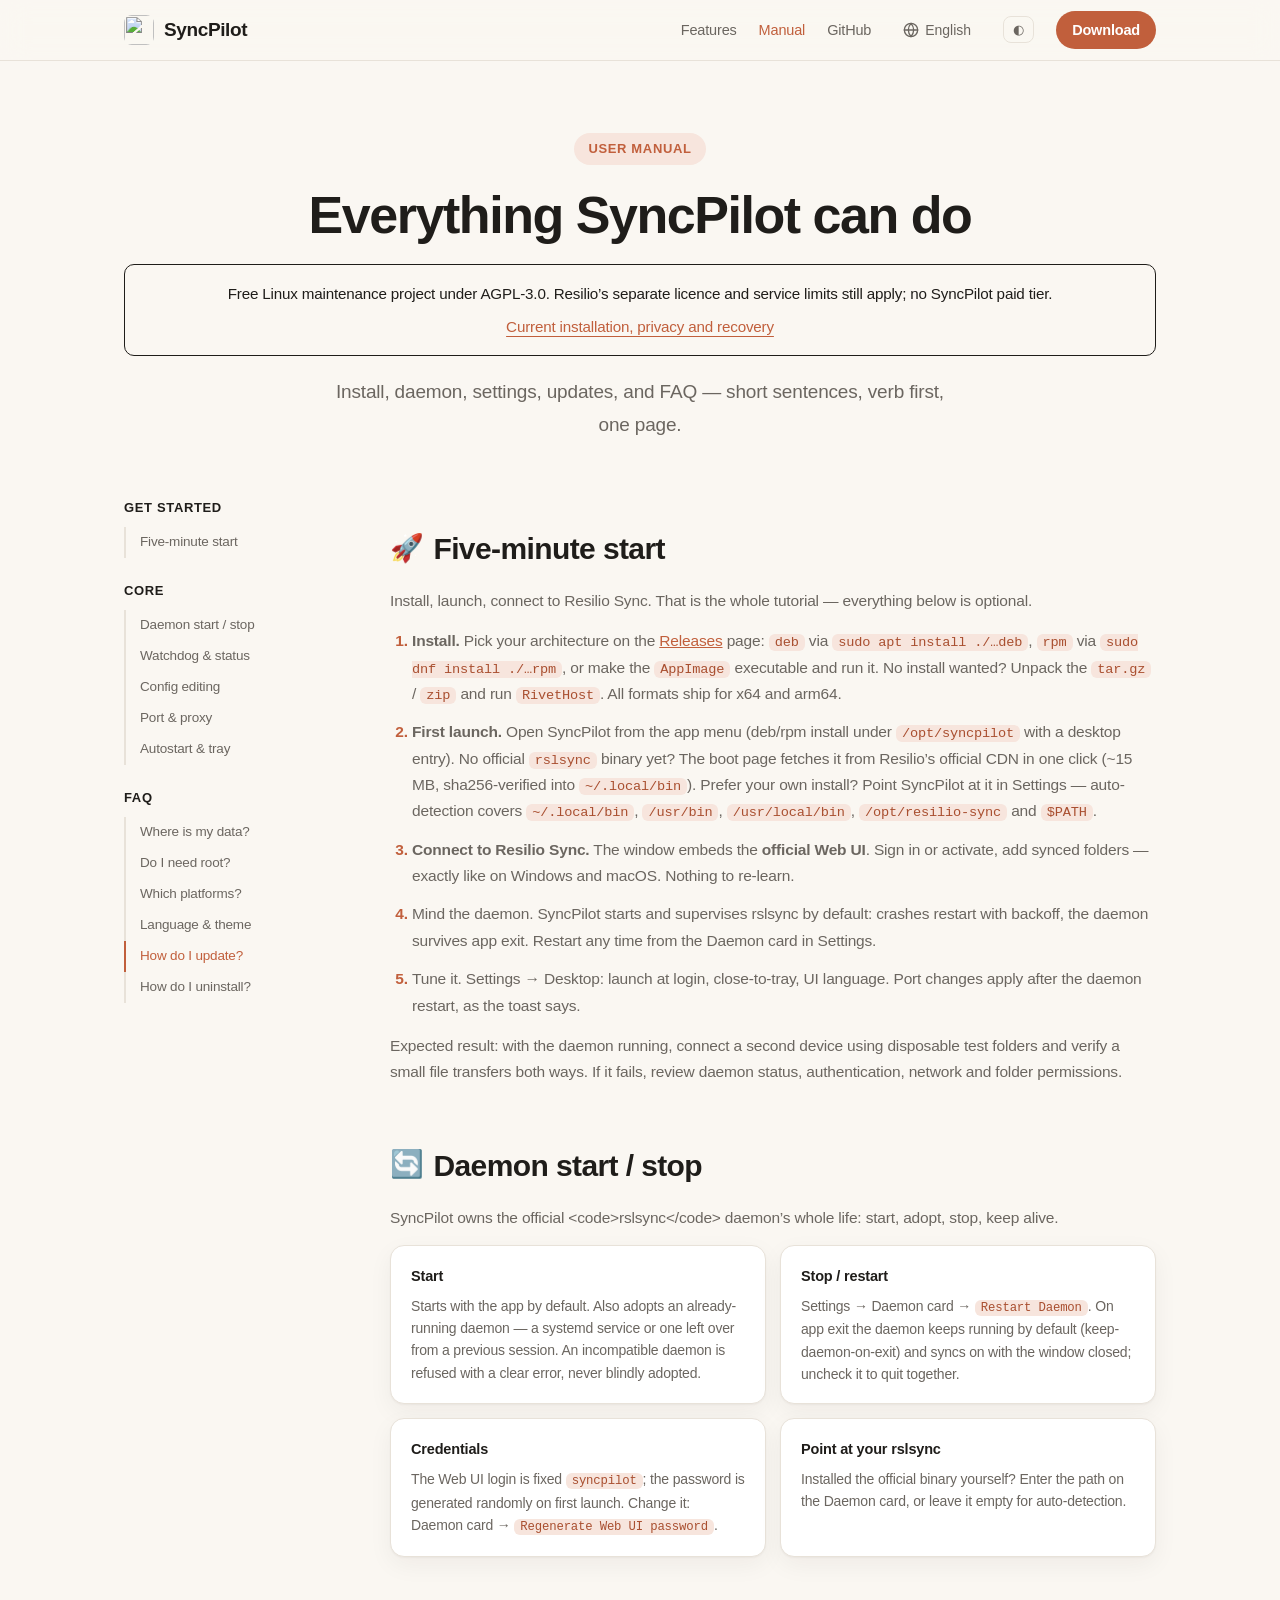
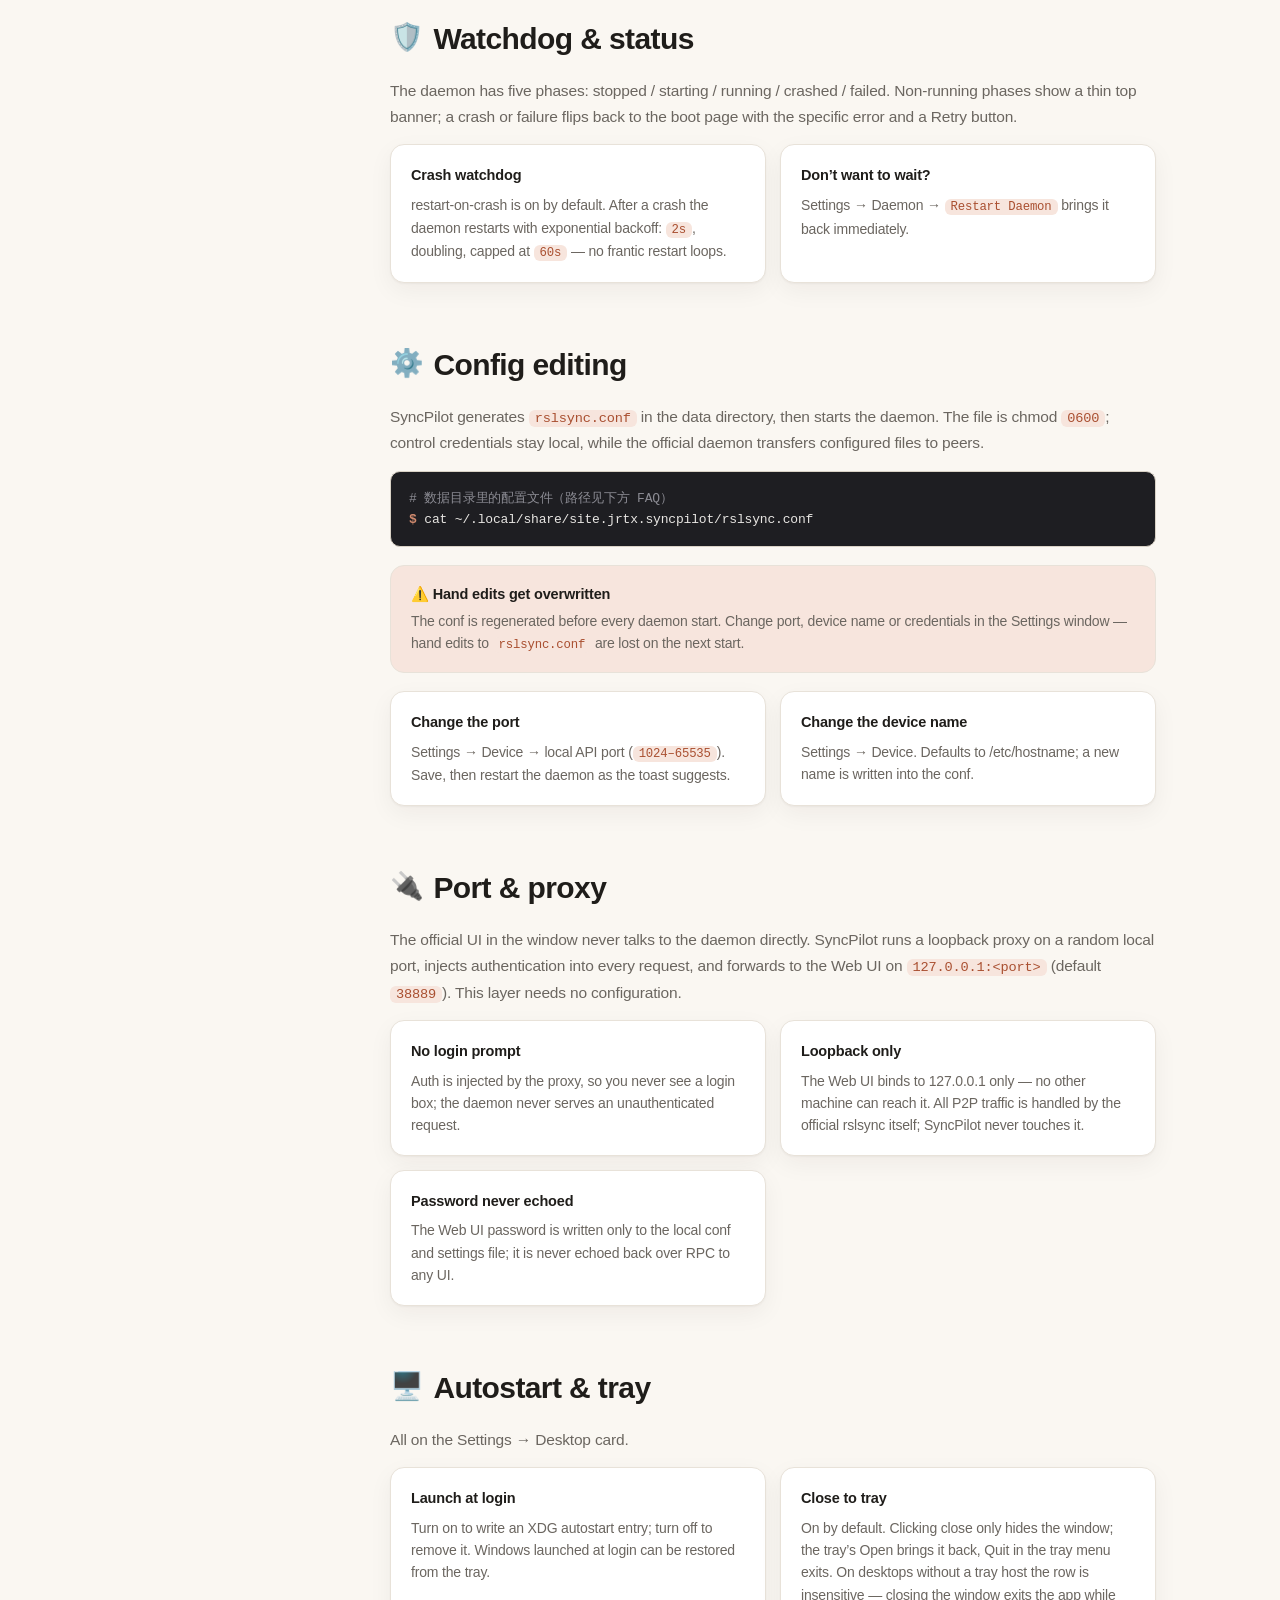
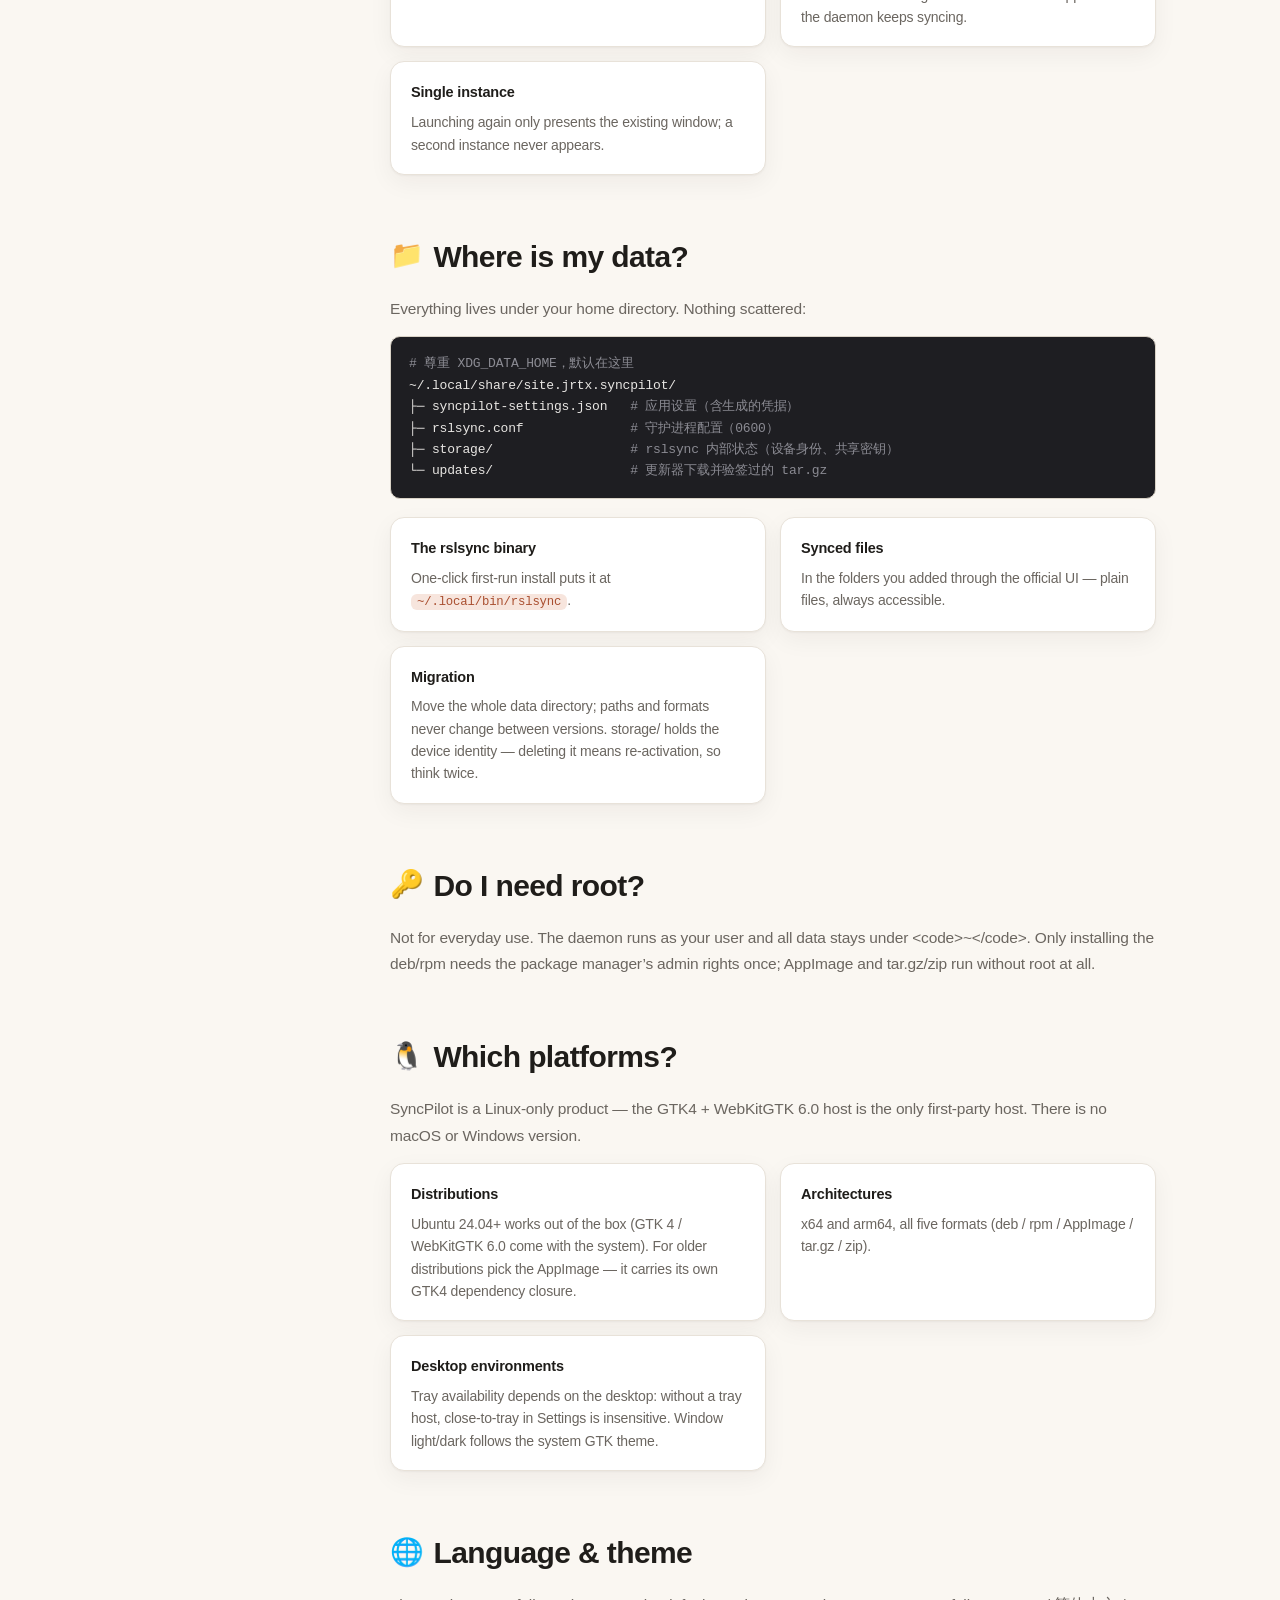
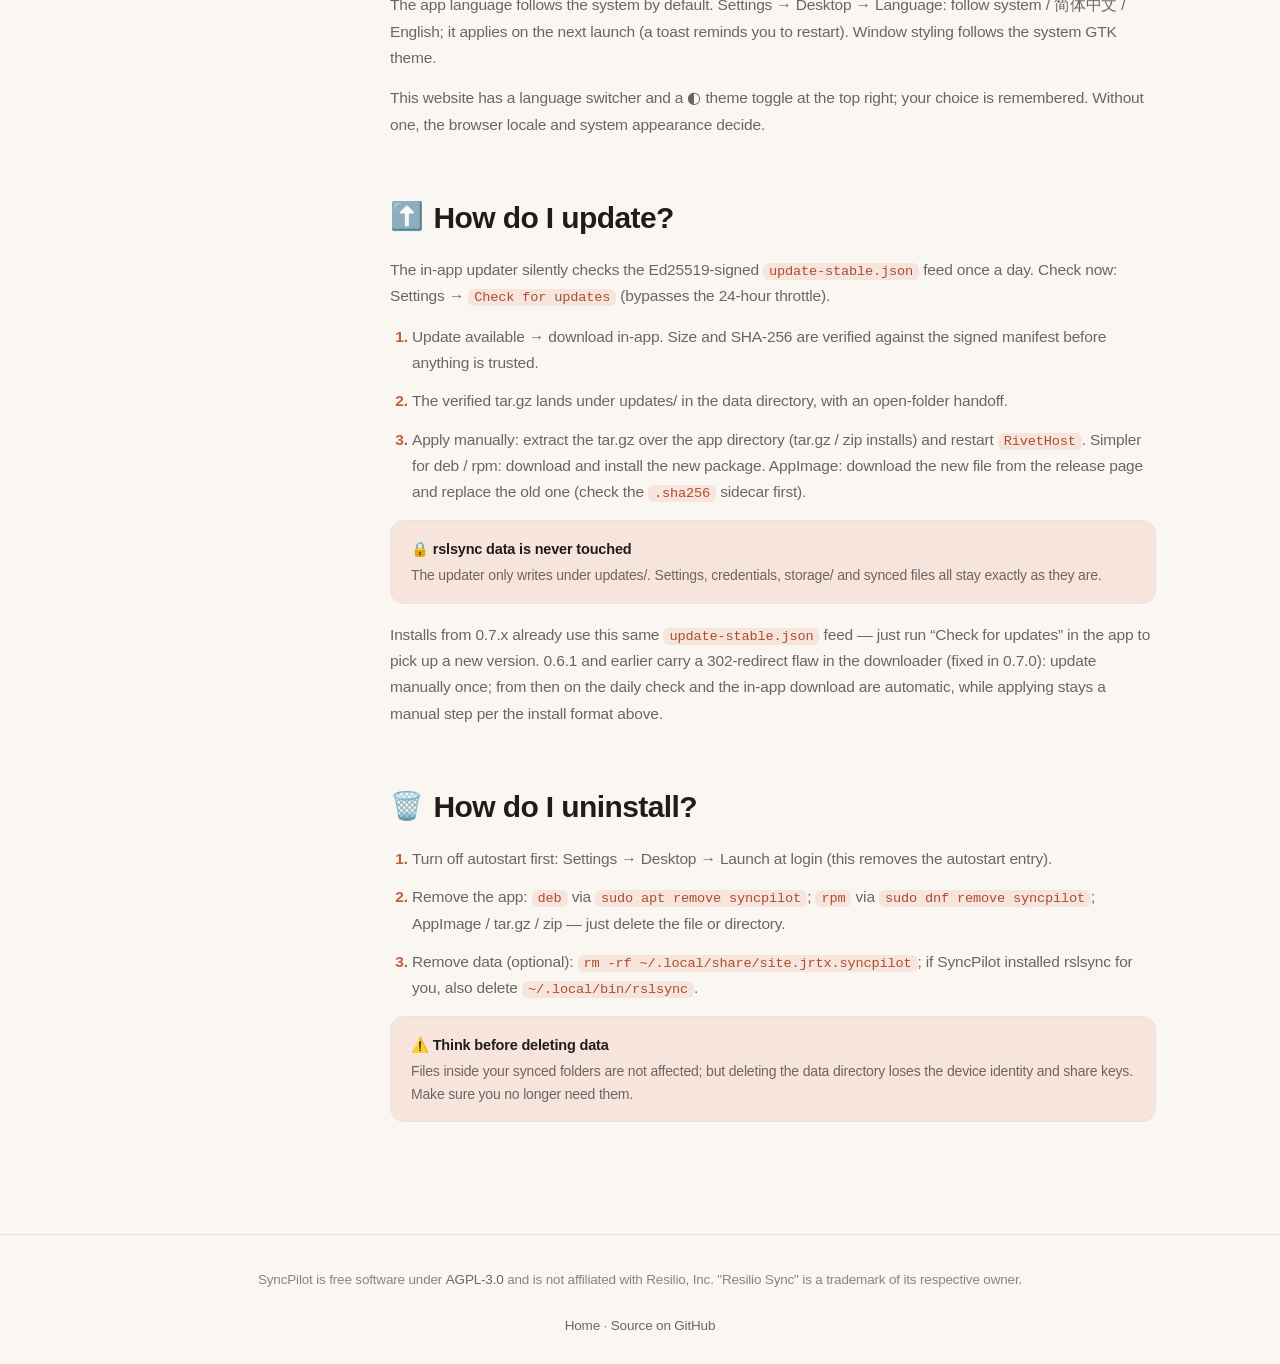
==== docs/guide.html @ 46302786 "docs: make detailed guide text-first and repair source links" ====
<!doctype html>
<html lang="zh-CN">
<head>
<meta charset="utf-8" />
<meta name="viewport" content="width=device-width, initial-scale=1" />
<title>SyncPilot — 用户手册</title>
<meta name="description" content="SyncPilot 用户手册：五分钟上手、守护进程管理、配置与代理、自启动，以及数据位置、权限、平台、更新与卸载等常见问题。" />
<link rel="icon" type="image/png" href="icon.png" />
<script>
  // Theme anti-flash: resolve data-theme before first paint — localStorage
  // when the visitor has picked manually, otherwise the system preference.
  (function () {
    var t;
    try { t = localStorage.getItem('syncpilot-theme'); } catch (e) {}
    if (!t) t = matchMedia('(prefers-color-scheme: dark)').matches ? 'dark' : 'light';
    document.documentElement.dataset.theme = t;
  })();
</script>
<style>
/* Family palette (same values as index.html), light & dark, zero deps. */
:root {
  --bg: #faf7f2;
  --surface: #ffffff;
  --ink: #1f1d1a;
  --muted: #6b6660;
  --muted-2: #8a847c;
  --line: #e8e2d9;
  --line-strong: #d9d2c6;
  --accent: #c15f3c;
  --accent-hover: #a94f30;
  --accent-soft: #f7e5dd;
  --accent-ink: #ffffff;
  --nav-bg: rgba(250, 247, 242, 0.88);
  --font-sans: -apple-system, BlinkMacSystemFont, "SF Pro Text", "PingFang SC", "Segoe UI", Roboto, Helvetica, Arial, sans-serif;
  --font-mono: ui-monospace, "SF Mono", "Cascadia Code", Menlo, Consolas, monospace;
  --wrapper-width: 1080px;
  --radius: 14px;
  --radius-l: 20px;
  --radius-s: 10px;
  --shadow-card: 0 1px 2px rgba(31, 29, 26, 0.04), 0 8px 24px rgba(31, 29, 26, 0.05);
  --shadow-hover: 0 2px 4px rgba(31, 29, 26, 0.05), 0 14px 40px rgba(31, 29, 26, 0.09);
  --ease: cubic-bezier(0.2, 0.8, 0.2, 1);
}
:root[data-theme="light"] {
  --bg: #faf7f2;
  --surface: #ffffff;
  --ink: #1f1d1a;
  --muted: #6b6660;
  --muted-2: #8a847c;
  --line: #e8e2d9;
  --line-strong: #d9d2c6;
  --accent: #c15f3c;
  --accent-hover: #a94f30;
  --accent-soft: #f7e5dd;
  --accent-ink: #ffffff;
  --nav-bg: rgba(250, 247, 242, 0.88);
}
:root[data-theme="dark"] {
  --bg: #1b1a18;
  --surface: #24221f;
  --ink: #ece9e2;
  --muted: #a6a099;
  --muted-2: #7d776f;
  --line: #35322d;
  --line-strong: #45413a;
  --accent: #d08a6e;
  --accent-hover: #e0977a;
  --accent-soft: #3a2d27;
  --accent-ink: #1b1a18;
  --nav-bg: rgba(27, 26, 24, 0.88);
  --shadow-card: 0 1px 2px rgba(0, 0, 0, 0.25), 0 8px 24px rgba(0, 0, 0, 0.30);
  --shadow-hover: 0 2px 4px rgba(0, 0, 0, 0.30), 0 14px 40px rgba(0, 0, 0, 0.38);
}
* { box-sizing: border-box; }
html { scroll-behavior: smooth; }
body {
  margin: 0;
  font-family: var(--font-sans);
  background: var(--bg);
  color: var(--ink);
  line-height: 1.7;
  letter-spacing: -0.011em;
  -webkit-font-smoothing: antialiased;
  -moz-osx-font-smoothing: grayscale;
}
.container { max-width: var(--wrapper-width); margin: 0 auto; padding: 0 24px; }
code { font-family: var(--font-mono); font-size: 0.88em; background: var(--accent-soft); color: var(--accent-hover); border-radius: 6px; padding: 1px 6px; }
:root[data-theme="dark"] code { color: var(--accent); }
a { color: var(--accent); }

/* ---- nav (same as index.html) ---- */
nav {
  position: sticky; top: 0; z-index: 50;
  background: var(--nav-bg);
  backdrop-filter: saturate(1.6) blur(14px);
  -webkit-backdrop-filter: saturate(1.6) blur(14px);
  border-bottom: 1px solid var(--line);
}
.nav-wrapper {
  max-width: var(--wrapper-width); margin: 0 auto; padding: 0 24px;
  height: 60px; display: flex; align-items: center; justify-content: space-between;
}
.nav-brand { display: flex; align-items: center; gap: 10px; font-weight: 650; font-size: 19px; letter-spacing: -0.02em; color: var(--ink); text-decoration: none; }
.nav-brand img { width: 30px; height: 30px; border-radius: 8px; }
.nav-links { display: flex; align-items: center; gap: 22px; }
.nav-links a { color: var(--muted); text-decoration: none; font-size: 14.5px; font-weight: 500; }
.nav-links a:hover { color: var(--accent); }
.nav-links a.active { color: var(--accent); }
.nav-links a.nav-cta {
  background: var(--accent); color: var(--accent-ink); padding: 7px 16px; border-radius: 999px; font-weight: 600;
}
.nav-links a.nav-cta:hover { background: var(--accent-hover); color: var(--accent-ink); }
.lang-dropdown-wrapper { position: relative; }
.lang-btn { display: flex; align-items: center; gap: 6px; background: none; border: none; cursor: pointer; font-family: var(--font-sans); font-size: 14px; color: var(--muted); padding: 6px 10px; border-radius: 8px; transition: color .2s, background .2s; }
.lang-btn:hover { color: var(--accent); background: var(--accent-soft); }
.lang-menu { position: absolute; top: calc(100% + 6px); right: 0; background: var(--surface); border: 1px solid var(--line); border-radius: var(--radius-s); box-shadow: var(--shadow-hover); padding: 6px; min-width: 132px; margin: 0; list-style: none; opacity: 0; visibility: hidden; transform: translateY(-4px); transition: opacity .18s var(--ease), visibility .18s var(--ease), transform .18s var(--ease); z-index: 10000; }
.lang-dropdown-wrapper:hover .lang-menu, .lang-dropdown-wrapper:focus-within .lang-menu { opacity: 1; visibility: visible; transform: translateY(0); }
.lang-menu li { margin: 0; }
.lang-menu button { display: block; width: 100%; background: none; border: none; cursor: pointer; font-family: inherit; font-size: 14px; color: var(--ink); text-align: left; padding: 7px 12px; border-radius: 6px; transition: background .15s, color .15s; }
.lang-menu button:hover, .lang-menu button:focus-visible { background: var(--accent-soft); color: var(--accent); outline: none; }
.theme-btn {
  border: 1px solid var(--line);
  background: transparent;
  color: var(--muted);
  border-radius: 8px;
  padding: 5px 9px;
  font-size: 13px;
  cursor: pointer;
}
.theme-btn:hover { background: var(--accent-soft); color: var(--accent); }

/* ---- manual hero ---- */
.manual-hero { text-align: center; padding: 72px 0 40px; }
.eyebrow {
  display: inline-block; font-size: 13px; font-weight: 600; letter-spacing: 0.05em;
  text-transform: uppercase; color: var(--accent); background: var(--accent-soft);
  padding: 5px 14px; border-radius: 999px; margin-bottom: 22px;
}
.manual-hero h1 {
  font-size: clamp(34px, 5vw, 52px); line-height: 1.1; letter-spacing: -0.028em;
  margin: 0 0 18px; font-weight: 700;
}
.manual-hero .lead { font-size: 19px; color: var(--muted); max-width: 620px; margin: 0 auto; }

/* ---- two-column layout: sticky TOC + content ---- */
.manual-layout {
  display: grid; grid-template-columns: 210px minmax(0, 1fr); gap: 56px;
  max-width: var(--wrapper-width); margin: 0 auto; padding: 16px 24px 80px;
  align-items: start;
}
.manual-toc { position: sticky; top: 84px; font-size: 13.5px; }
.manual-toc-group {
  font-weight: 650; color: var(--ink); margin: 22px 0 8px; font-size: 13px;
  text-transform: uppercase; letter-spacing: 0.05em;
}
.manual-toc-group:first-child { margin-top: 0; }
.manual-toc a { display: block; color: var(--muted); text-decoration: none; padding: 4px 0 4px 14px; border-left: 2px solid var(--line); transition: color .15s, border-color .15s; }
.manual-toc a:hover { color: var(--accent); }
.manual-toc a.active { color: var(--accent); border-left-color: var(--accent); }
@media (max-width: 900px) {
  .manual-layout { grid-template-columns: 1fr; gap: 8px; }
  .manual-toc { display: none; }
}

/* ---- content sections ---- */
.manual-section { padding: 26px 0 14px; scroll-margin-top: 76px; }
.manual-h2 { display: flex; align-items: center; gap: 10px; font-size: clamp(24px, 3vw, 30px); letter-spacing: -0.02em; margin: 0 0 14px; font-weight: 700; }
.h2-emoji { font-size: 0.9em; }
.manual-section > p { color: var(--muted); font-size: 15.5px; margin: 0 0 14px; }
.manual-section b { color: var(--ink); }
.manual-section ol { color: var(--muted); font-size: 15.5px; padding-left: 22px; margin: 0 0 14px; }
.manual-section ol li { margin-bottom: 12px; }
.manual-section ol li::marker { color: var(--accent); font-weight: 650; }

.dl-grid { display: grid; grid-template-columns: repeat(auto-fit, minmax(280px, 1fr)); gap: 14px; margin: 4px 0 16px; }
.dl-item { background: var(--surface); border: 1px solid var(--line); border-radius: var(--radius); padding: 18px 20px; box-shadow: var(--shadow-card); }
.dl-item h4 { margin: 0 0 6px; font-size: 14.5px; font-weight: 650; }
.dl-item p { margin: 0; color: var(--muted); font-size: 14px; line-height: 1.6; }

.code-block {
  background: #1e1e22; color: #e8e6e3; border: 1px solid var(--line-strong);
  border-radius: var(--radius-s); padding: 16px 18px; margin: 6px 0 18px;
  font-family: var(--font-mono); font-size: 13px; line-height: 1.65;
  overflow-x: auto; white-space: pre;
}
.code-block .comment { color: #8b8b93; }
.code-block .prompt { color: #d08a6e; font-weight: 700; }

.callout {
  display: flex; gap: 12px; align-items: flex-start;
  background: var(--accent-soft); border: 1px solid var(--line);
  border-radius: var(--radius); padding: 16px 20px; margin: 6px 0 18px;
}
.callout-title { font-weight: 650; font-size: 14.5px; margin-bottom: 3px; color: var(--ink); }
.callout-body { color: var(--muted); font-size: 14px; line-height: 1.6; }

.manual-shot {
  display: block; width: 100%; height: auto; margin: 8px 0 8px;
  border: 1px solid var(--line-strong); border-radius: var(--radius);
  box-shadow: var(--shadow-card);
}
.manual-hint { font-size: 12.5px; color: var(--muted-2); margin: 0 0 10px; }

footer {
  border-top: 1px solid var(--line); padding: 34px 24px; text-align: center;
  color: var(--muted-2); font-size: 13.5px;
}
footer a { color: var(--muted); text-decoration: none; font-weight: 500; }
footer a:hover { color: var(--accent); }
</style>
<script>
var _hmt = _hmt || [];
(function() {
  var hm = document.createElement("script");
  hm.src = "https://hm.baidu.com/hm.js?8e2445912635226bcba0c400bfb6079d";
  var s = document.getElementsByTagName("script")[0];
  s.parentNode.insertBefore(hm, s);
})();
</script>
<style>.guide-status{margin:20px 0;padding:16px 20px;border:1px solid currentColor;border-radius:10px;font-size:.95rem;line-height:1.65}.guide-status p{margin:0 0 8px}.guide-status a{text-decoration:underline;text-underline-offset:4px}html:lang(en) .reader-zh,html:lang(zh) .reader-en{display:none!important}</style>
</head>
<body>

<nav>
  <div class="nav-wrapper">
    <a class="nav-brand" href="index.html"><img src="icon.png" alt="" />SyncPilot</a>
    <div class="nav-links">
      <a href="index.html#features" data-i18n="nav.features">功能</a>
      <a href="guide.html" class="active" data-i18n="nav.guide">手册</a>
      <a href="https://github.com/turlamai/syncpilot">GitHub</a>
      <div class="lang-dropdown-wrapper">
        <button class="lang-btn" type="button" aria-label="Switch language">
          <svg width="16" height="16" viewBox="0 0 24 24" fill="none" stroke="currentColor" stroke-width="2" stroke-linecap="round" stroke-linejoin="round"><circle cx="12" cy="12" r="10"></circle><line x1="2" y1="12" x2="22" y2="12"></line><path d="M12 2a15.3 15.3 0 0 1 4 10 15.3 15.3 0 0 1-4 10 15.3 15.3 0 0 1-4-10 15.3 15.3 0 0 1 4-10z"></path></svg>
          <span id="current-lang-label">简体中文</span>
        </button>
        <ul class="lang-menu">
          <li><button type="button" onclick="setLanguage('en')">English</button></li>
          <li><button type="button" onclick="setLanguage('zh')">简体中文</button></li>
        </ul>
      </div>
      <button class="theme-btn" id="theme-btn" type="button" aria-label="Toggle theme">◐</button>
      <a class="nav-cta" href="index.html#download" data-i18n="nav.download">下载</a>
    </div>
  </div>
</nav>

<section class="manual-hero">
  <div class="container">
    <div class="eyebrow" data-i18n="hero.eyebrow">使用手册</div>
    <h1 data-i18n="hero.h1">把 SyncPilot 用明白</h1>
<aside class="guide-status"><p class="reader-en " lang="en">Free Linux maintenance project under AGPL-3.0. Resilio’s separate licence and service limits still apply; no SyncPilot paid tier.</p><p class="reader-zh " lang="zh">AGPL-3.0 许可的免费 Linux 维护项目。Resilio 的独立许可和服务限制仍适用；SyncPilot 不设付费层。</p><a class="reader-en" lang="en" href="https://github.com/turlamai/syncpilot/blob/main/docs/USER-GUIDE.md">Current installation, privacy and recovery</a><a class="reader-zh" lang="zh" href="https://github.com/turlamai/syncpilot/blob/main/docs/USER-GUIDE.zh-CN.md">当前安装、隐私与恢复</a></aside>
    <p class="lead" data-i18n="hero.lead">安装、守护进程、设置、更新与常见问题——短句，动词开头，一页说清。</p>
  </div>
</section>

<div class="manual-layout">

  <aside class="manual-toc" id="toc">
    <div class="manual-toc-group" data-i18n="toc.start">上手</div>
    <a href="#quickstart" data-i18n="toc.quickstart">五分钟上手</a>
    <div class="manual-toc-group" data-i18n="toc.core">核心功能</div>
    <a href="#daemon" data-i18n="toc.daemon">守护进程启停</a>
    <a href="#watchdog" data-i18n="toc.watchdog">看门狗与状态</a>
    <a href="#config" data-i18n="toc.config">配置编辑</a>
    <a href="#proxy" data-i18n="toc.proxy">端口与代理</a>
    <a href="#autostart" data-i18n="toc.autostart">自启动与托盘</a>
    <div class="manual-toc-group" data-i18n="toc.faq">常见问题</div>
    <a href="#faq-data" data-i18n="toc.faq-data">数据存在哪里？</a>
    <a href="#faq-root" data-i18n="toc.faq-root">需要 root 吗？</a>
    <a href="#faq-platform" data-i18n="toc.faq-platform">支持哪些平台？</a>
    <a href="#faq-language" data-i18n="toc.faq-language">怎么换语言和主题？</a>
    <a href="#faq-update" data-i18n="toc.faq-update">怎么更新？</a>
    <a href="#faq-uninstall" data-i18n="toc.faq-uninstall">怎么卸载？</a>
  </aside>

  <main>

    <!-- =================== Quick start =================== -->
    <section class="manual-section" id="quickstart">
      <h2 class="manual-h2"><span class="h2-emoji">🚀</span><span data-i18n="q.title">五分钟上手</span></h2>
      <p data-i18n="q.intro">装好、启动、连上 Resilio Sync。到这里就能用了——其余内容都是可选的。</p>
      <ol>
        <li data-i18n-html="q.s1"><strong>安装。</strong>到 <a href="https://github.com/turlamai/syncpilot/releases/latest">Releases</a> 页选对应架构的包：<code>deb</code> 用 <code>sudo apt install ./…deb</code>，<code>rpm</code> 用 <code>sudo dnf install ./…rpm</code>，<code>AppImage</code> 加可执行权限直接运行。不想安装就解压 <code>tar.gz</code> / <code>zip</code>，运行其中的 <code>RivetHost</code>。x64 与 arm64 全格式齐备。</li>
        <li data-i18n-html="q.s2"><strong>首次启动。</strong>从应用菜单打开 SyncPilot（deb/rpm 装在 <code>/opt/syncpilot</code>，带桌面入口）。还没有官方 <code>rslsync</code> 二进制？启动页一键从 Resilio 官方 CDN 下载（约 15 MB，sha256 校验后装入 <code>~/.local/bin</code>）。也可以自行安装后到设置里指定路径——自动探测覆盖 <code>~/.local/bin</code>、<code>/usr/bin</code>、<code>/usr/local/bin</code>、<code>/opt/resilio-sync</code> 和 <code>$PATH</code>。</li>
        <li data-i18n-html="q.s3"><strong>连上 Resilio Sync。</strong>窗口里加载的就是<strong>官方 Web UI</strong>。在官方面板登录或激活、添加同步文件夹——与 Windows、macOS 上完全一致，没有要重新学的东西。</li>
        <li data-i18n="q.s4">管好守护进程。SyncPilot 默认随应用启动并看护 rslsync：崩了按退避自动重启，退出应用默认保活。设置窗口的 Daemon 卡片可随时重启。</li>
        <li data-i18n="q.s5">按需调整。设置 → Desktop 卡片：开机自启、关闭到托盘、界面语言。改端口后按提示重启守护进程生效。</li>
      </ol>
      
      <p class="manual-hint" data-i18n="q.hint">预期结果：守护进程正常运行后，使用测试文件夹连接第二台设备，小文件应能双向同步。失败时检查守护进程状态、官方界面鉴权、网络与同步权限。</p>
    </section>

    <!-- =================== Daemon lifecycle =================== -->
    <section class="manual-section" id="daemon">
      <h2 class="manual-h2"><span class="h2-emoji">🔄</span><span data-i18n="d.title">守护进程启停</span></h2>
      <p data-i18n="d.intro">SyncPilot 管理官方 <code>rslsync</code> 守护进程的一生：启动、接管、停止、保活。</p>
      <div class="dl-grid">
        <div class="dl-item">
          <h4 data-i18n="d.start">启动</h4>
          <p data-i18n="d.start-body">默认随应用一起启动。也接管已在运行的守护进程——systemd 服务、上次会话遗留的都行。不兼容的守护进程会明确报错，绝不盲接管。</p>
        </div>
        <div class="dl-item">
          <h4 data-i18n="d.stop">停止 / 重启</h4>
          <p data-i18n-html="d.stop-body">设置窗口 → Daemon 卡片 → <code>Restart Daemon</code>。退出应用时默认保活守护进程（keep-daemon-on-exit），关窗后照样同步；想一起退出就取消勾选。</p>
        </div>
        <div class="dl-item">
          <h4 data-i18n="d.cred">凭据</h4>
          <p data-i18n-html="d.cred-body">Web UI 登录名固定 <code>syncpilot</code>，密码首次启动随机生成。想换：Daemon 卡片 → <code>Regenerate Web UI password</code>。</p>
        </div>
        <div class="dl-item">
          <h4 data-i18n="d.path">指定 rslsync 路径</h4>
          <p data-i18n="d.path-body">自行安装了官方二进制？在 Daemon 卡片填入路径，或留空交给自动探测。</p>
        </div>
      </div>
    </section>

    <!-- =================== Watchdog =================== -->
    <section class="manual-section" id="watchdog">
      <h2 class="manual-h2"><span class="h2-emoji">🛡️</span><span data-i18n="w.title">看门狗与状态</span></h2>
      <p data-i18n="w.intro">守护进程有五个状态：stopped / starting / running / crashed / failed。状态不正常时窗口顶部出现细横幅；崩溃或启动失败会弹回启动页，给出具体错误和重试按钮。</p>
      <div class="dl-grid">
        <div class="dl-item">
          <h4 data-i18n="w.dog">崩溃看护</h4>
          <p data-i18n-html="w.dog-body">restart-on-crash 默认开。守护进程崩溃后按指数退避自动重启：<code>2s</code> 起、每次翻倍、<code>60s</code> 封顶——不会陷入疯狂重启。</p>
        </div>
        <div class="dl-item">
          <h4 data-i18n="w.manual">不想等？</h4>
          <p data-i18n-html="w.manual-body">设置 → Daemon → <code>Restart Daemon</code>，立即手动拉起。</p>
        </div>
      </div>
    </section>

    <!-- =================== Config =================== -->
    <section class="manual-section" id="config">
      <h2 class="manual-h2"><span class="h2-emoji">⚙️</span><span data-i18n="c.title">配置编辑</span></h2>
      <p data-i18n-html="c.intro">SyncPilot 在数据目录生成 <code>rslsync.conf</code>，再启动守护进程。文件权限 <code>0600</code>，凭据不出本机。</p>
      <div class="code-block"><span class="comment"># 数据目录里的配置文件（路径见下方 FAQ）</span>
<span class="prompt">$</span> cat ~/.local/share/site.jrtx.syncpilot/rslsync.conf</div>
      <div class="callout">
        <div>
          <div class="callout-title">⚠️ <span data-i18n="c.warn-title">手改会被覆盖</span></div>
          <div class="callout-body" data-i18n-html="c.warn-body">conf 在每次启动守护进程前重新生成。要改端口、设备名或凭据，请用设置窗口——手改 <code>rslsync.conf</code> 会在下次启动时丢失。</div>
        </div>
      </div>
      <div class="dl-grid">
        <div class="dl-item">
          <h4 data-i18n="c.port">改端口</h4>
          <p data-i18n-html="c.port-body">设置 → Device → 本地 API 端口（<code>1024–65535</code>）。保存后按提示重启守护进程生效。</p>
        </div>
        <div class="dl-item">
          <h4 data-i18n="c.device">改设备名</h4>
          <p data-i18n="c.device-body">设置 → Device。默认取自 /etc/hostname，改名即写入 conf。</p>
        </div>
      </div>
    </section>

    <!-- =================== Port & proxy =================== -->
    <section class="manual-section" id="proxy">
      <h2 class="manual-h2"><span class="h2-emoji">🔌</span><span data-i18n="p.title">端口与代理</span></h2>
      <p data-i18n-html="p.intro">窗口里的官方界面不直连守护进程。SyncPilot 在本机开一个随机端口的环回代理，给每个请求注入认证，再转发给 <code>127.0.0.1:&lt;端口&gt;</code> 上的 Web UI（默认 <code>38889</code>）。这层不需要配置。</p>
      <div class="dl-grid">
        <div class="dl-item">
          <h4 data-i18n="p.nologin">无需登录</h4>
          <p data-i18n="p.nologin-body">认证由代理注入，你永远看不到登录框；守护进程绝不响应未认证请求。</p>
        </div>
        <div class="dl-item">
          <h4 data-i18n="p.loopback">仅环回</h4>
          <p data-i18n="p.loopback-body">Web UI 只绑定 127.0.0.1，外部机器无法访问。所有 P2P 流量由官方 rslsync 自己处理，SyncPilot 不经手。</p>
        </div>
        <div class="dl-item">
          <h4 data-i18n="p.secret">密码不回显</h4>
          <p data-i18n-html="p.secret-body">Web UI 密码只写进本地 conf 与设置文件，不通过 RPC 回显到任何界面。</p>
        </div>
      </div>
    </section>

    <!-- =================== Autostart & tray =================== -->
    <section class="manual-section" id="autostart">
      <h2 class="manual-h2"><span class="h2-emoji">🖥️</span><span data-i18n="a.title">自启动与托盘</span></h2>
      <p data-i18n="a.intro">都在设置 → Desktop 卡片里。</p>
      <div class="dl-grid">
        <div class="dl-item">
          <h4 data-i18n="a.login">开机自启</h4>
          <p data-i18n="a.login-body">打开 Launch at login，写入 XDG autostart 项；关掉即移除。随自启拉起的窗口可从托盘找回。</p>
        </div>
        <div class="dl-item">
          <h4 data-i18n="a.tray">关闭到托盘</h4>
          <p data-i18n="a.tray-body">默认开。点关闭只是隐藏窗口，托盘菜单 Open 回来；退出请走托盘 Quit。桌面没有托盘宿主时该项置灰——关窗即退出应用，保活的守护进程继续同步。</p>
        </div>
        <div class="dl-item">
          <h4 data-i18n="a.single">单实例</h4>
          <p data-i18n="a.single-body">重复启动只会唤起已有窗口，不会开出第二个实例。</p>
        </div>
      </div>
    </section>

    <!-- =================== FAQ: data =================== -->
    <section class="manual-section" id="faq-data">
      <h2 class="manual-h2"><span class="h2-emoji">📁</span><span data-i18n="fd.title">数据存在哪里？</span></h2>
      <p data-i18n="fd.intro">全部在用户目录下，没有散落：</p>
      <div class="code-block"><span class="comment"># 尊重 XDG_DATA_HOME，默认在这里</span>
~/.local/share/site.jrtx.syncpilot/
├─ syncpilot-settings.json   <span class="comment"># 应用设置（含生成的凭据）</span>
├─ rslsync.conf              <span class="comment"># 守护进程配置（0600）</span>
├─ storage/                  <span class="comment"># rslsync 内部状态（设备身份、共享密钥）</span>
└─ updates/                  <span class="comment"># 更新器下载并验签过的 tar.gz</span></div>
      <div class="dl-grid">
        <div class="dl-item">
          <h4 data-i18n="fd.bin">rslsync 本体</h4>
          <p data-i18n-html="fd.bin-body">首启一键下载时装在 <code>~/.local/bin/rslsync</code>。</p>
        </div>
        <div class="dl-item">
          <h4 data-i18n="fd.folders">同步的文件</h4>
          <p data-i18n="fd.folders-body">在你通过官方界面添加的文件夹里，就是普通文件，随时可访问。</p>
        </div>
        <div class="dl-item">
          <h4 data-i18n="fd.migrate">迁移</h4>
          <p data-i18n="fd.migrate-body">整个数据目录一起搬即可，路径与格式跨版本不变。storage/ 里是设备身份，删了要重新激活，慎删。</p>
        </div>
      </div>
    </section>

    <!-- =================== FAQ: root =================== -->
    <section class="manual-section" id="faq-root">
      <h2 class="manual-h2"><span class="h2-emoji">🔑</span><span data-i18n="fr.title">需要 root 吗？</span></h2>
      <p data-i18n="fr.body">日常使用不需要。守护进程以你的用户身份运行，数据全在 <code>~</code> 下。只有安装 deb/rpm 时包管理器要一次管理员权限；AppImage 与 tar.gz/zip 从下载到运行全程免 root。</p>
    </section>

    <!-- =================== FAQ: platform =================== -->
    <section class="manual-section" id="faq-platform">
      <h2 class="manual-h2"><span class="h2-emoji">🐧</span><span data-i18n="fp.title">支持哪些平台？</span></h2>
      <p data-i18n="fp.intro">SyncPilot 是 Linux-only 产品——GTK4 + WebKitGTK 6.0 宿主是唯一的第一方宿主，没有 macOS 或 Windows 版本。</p>
      <div class="dl-grid">
        <div class="dl-item">
          <h4 data-i18n="fp.distro">发行版</h4>
          <p data-i18n="fp.distro-body">Ubuntu 24.04+ 开箱即用（GTK 4 / WebKitGTK 6.0 系统自带）。更老的发行版选 AppImage——它自带 GTK4 依赖闭包。</p>
        </div>
        <div class="dl-item">
          <h4 data-i18n="fp.arch">架构</h4>
          <p data-i18n="fp.arch-body">x64 与 arm64，五种格式全齐备（deb / rpm / AppImage / tar.gz / zip）。</p>
        </div>
        <div class="dl-item">
          <h4 data-i18n="fp.de">桌面环境</h4>
          <p data-i18n="fp.de-body">托盘是否可用由桌面决定：没有托盘宿主时，设置里的关闭到托盘置灰。窗口深浅色跟随系统 GTK 主题。</p>
        </div>
      </div>
    </section>

    <!-- =================== FAQ: language & theme =================== -->
    <section class="manual-section" id="faq-language">
      <h2 class="manual-h2"><span class="h2-emoji">🌐</span><span data-i18n="fl.title">怎么换语言和主题？</span></h2>
      <p data-i18n="fl.lang">应用语言默认跟随系统。设置 → Desktop → Language，选 跟随系统 / 简体中文 / English；保存后下次启动生效（保存时会提示重启）。应用窗口样式跟随 GTK 系统主题。</p>
      <p data-i18n="fl.site">本站（产品页）右上有语言和 ◐ 主题切换，选择会被记住；不选则跟随浏览器语言与系统深浅色。</p>
    </section>

    <!-- =================== FAQ: update =================== -->
    <section class="manual-section" id="faq-update">
      <h2 class="manual-h2"><span class="h2-emoji">⬆️</span><span data-i18n="fu.title">怎么更新？</span></h2>
      <p data-i18n-html="fu.intro">应用内更新器每天静默检查一次 Ed25519 签名的 <code>update-stable.json</code> feed。想立刻查：设置 → <code>Check for updates</code>（不受 24 小时节流限制）。</p>
      <ol>
        <li data-i18n="fu.s1">有新版 → 应用内下载。字节数与 SHA-256 先对签名 manifest 核验，通过才交给你。</li>
        <li data-i18n="fu.s2">验证过的 tar.gz 落在数据目录的 updates/ 下，并有打开文件夹的入口。</li>
        <li data-i18n-html="fu.s3">手动应用：把 tar.gz 解压覆盖应用目录（tar.gz / zip 安装的用户），重启 <code>RivetHost</code>。deb / rpm 用户更简单：直接下载安装新版包即可。AppImage 用户：从 release 页下载新文件替换旧的（带 <code>.sha256</code> 可先核对）。</li>
      </ol>
      <div class="callout">
        <div>
          <div class="callout-title">🔒 <span data-i18n="fu.safe-title">rslsync 数据绝不触碰</span></div>
          <div class="callout-body" data-i18n="fu.safe-body">更新器只写 updates/ 目录；设置、凭据、storage/ 与已同步文件全部原样保留。</div>
        </div>
      </div>
      <p data-i18n-html="fu.legacy">0.7.x 起用的就是这条 <code>update-stable.json</code> feed——在应用内「检查更新」即可拿到新版本。0.6.1 及更早版本的下载器有 302 重定向缺陷（0.7.0 已修复），请手动下载新安装包升级一次；此后的每日检查和应用内下载是自动的，应用更新这一步仍按上面的安装形态手动完成。</p>
    </section>

    <!-- =================== FAQ: uninstall =================== -->
    <section class="manual-section" id="faq-uninstall">
      <h2 class="manual-h2"><span class="h2-emoji">🗑️</span><span data-i18n="fm.title">怎么卸载？</span></h2>
      <ol>
        <li data-i18n="fm.s1">先关自启：设置 → Desktop → Launch at login 关掉（会移除自启项）。</li>
        <li data-i18n-html="fm.s2">删应用：<code>deb</code> 用 <code>sudo apt remove syncpilot</code>；<code>rpm</code> 用 <code>sudo dnf remove syncpilot</code>；AppImage / tar.gz / zip 删文件或目录即可。</li>
        <li data-i18n-html="fm.s3">删数据（可选）：<code>rm -rf ~/.local/share/site.jrtx.syncpilot</code>；rslsync 本体若是 SyncPilot 代装的，再删 <code>~/.local/bin/rslsync</code>。</li>
      </ol>
      <div class="callout">
        <div>
          <div class="callout-title">⚠️ <span data-i18n="fm.warn-title">删数据前想清楚</span></div>
          <div class="callout-body" data-i18n="fm.warn-body">已同步文件夹里的文件不受影响；但删除数据目录会丢设备身份与共享密钥，删前确认不再需要。</div>
        </div>
      </div>
    </section>

  </main>
</div>

<footer>
  <span data-i18n="footer.legal-pre">SyncPilot 为</span> <a href="https://github.com/turlamai/syncpilot/blob/main/LICENSE">AGPL-3.0</a> <span data-i18n="footer.legal-post">自由软件，与 Resilio, Inc. 无隶属关系。「Resilio Sync」为其所有者的商标。</span><br /><br />
  <a href="index.html" data-i18n="footer.home">返回首页</a> · <a href="https://github.com/turlamai/syncpilot" data-i18n="footer.source">GitHub 查看源码</a>
</footer>

<script>
// i18n (family standard, same keys mechanism as index.html): data-i18n
// resolved against this dictionary; the static page is Chinese (zh-CN) and
// the explicit choice persists — otherwise the browser locale decides.
const pageMetadata = {
  en: {
    title: 'SyncPilot — User manual',
    description: 'SyncPilot user manual: five-minute start, daemon management, config and proxy, autostart, plus FAQ on data paths, permissions, platforms, updates and uninstall.'
  },
  zh: {
    title: 'SyncPilot — 用户手册',
    description: 'SyncPilot 用户手册：五分钟上手、守护进程管理、配置与代理、自启动，以及数据位置、权限、平台、更新与卸载等常见问题。'
  }
};
const i18n = {
  en: {
    'nav.features': 'Features',
    'nav.guide': 'Manual',
    'nav.download': 'Download',
    'hero.eyebrow': 'User Manual',
    'hero.h1': 'Everything SyncPilot can do',
    'hero.lead': 'Install, daemon, settings, updates, and FAQ — short sentences, verb first, one page.',
    'toc.start': 'Get started',
    'toc.quickstart': 'Five-minute start',
    'toc.core': 'Core',
    'toc.daemon': 'Daemon start / stop',
    'toc.watchdog': 'Watchdog & status',
    'toc.config': 'Config editing',
    'toc.proxy': 'Port & proxy',
    'toc.autostart': 'Autostart & tray',
    'toc.faq': 'FAQ',
    'toc.faq-data': 'Where is my data?',
    'toc.faq-root': 'Do I need root?',
    'toc.faq-platform': 'Which platforms?',
    'toc.faq-language': 'Language & theme',
    'toc.faq-update': 'How do I update?',
    'toc.faq-uninstall': 'How do I uninstall?',
    'q.title': 'Five-minute start',
    'q.intro': 'Install, launch, connect to Resilio Sync. That is the whole tutorial — everything below is optional.',
    'q.s1': '<strong>Install.</strong> Pick your architecture on the <a href="https://github.com/turlamai/syncpilot/releases/latest">Releases</a> page: <code>deb</code> via <code>sudo apt install ./…deb</code>, <code>rpm</code> via <code>sudo dnf install ./…rpm</code>, or make the <code>AppImage</code> executable and run it. No install wanted? Unpack the <code>tar.gz</code> / <code>zip</code> and run <code>RivetHost</code>. All formats ship for x64 and arm64.',
    'q.s2': '<strong>First launch.</strong> Open SyncPilot from the app menu (deb/rpm install under <code>/opt/syncpilot</code> with a desktop entry). No official <code>rslsync</code> binary yet? The boot page fetches it from Resilio’s official CDN in one click (~15 MB, sha256-verified into <code>~/.local/bin</code>). Prefer your own install? Point SyncPilot at it in Settings — auto-detection covers <code>~/.local/bin</code>, <code>/usr/bin</code>, <code>/usr/local/bin</code>, <code>/opt/resilio-sync</code> and <code>$PATH</code>.',
    'q.s3': '<strong>Connect to Resilio Sync.</strong> The window embeds the <strong>official Web UI</strong>. Sign in or activate, add synced folders — exactly like on Windows and macOS. Nothing to re-learn.',
    'q.s4': 'Mind the daemon. SyncPilot starts and supervises rslsync by default: crashes restart with backoff, the daemon survives app exit. Restart any time from the Daemon card in Settings.',
    'q.s5': 'Tune it. Settings → Desktop: launch at login, close-to-tray, UI language. Port changes apply after the daemon restart, as the toast says.',
    'q.hint': 'Expected result: with the daemon running, connect a second device using disposable test folders and verify a small file transfers both ways. If it fails, review daemon status, authentication, network and folder permissions.',
    'd.title': 'Daemon start / stop',
    'd.intro': 'SyncPilot owns the official <code>rslsync</code> daemon’s whole life: start, adopt, stop, keep alive.',
    'd.start': 'Start',
    'd.start-body': 'Starts with the app by default. Also adopts an already-running daemon — a systemd service or one left over from a previous session. An incompatible daemon is refused with a clear error, never blindly adopted.',
    'd.stop': 'Stop / restart',
    'd.stop-body': 'Settings → Daemon card → <code>Restart Daemon</code>. On app exit the daemon keeps running by default (keep-daemon-on-exit) and syncs on with the window closed; uncheck it to quit together.',
    'd.cred': 'Credentials',
    'd.cred-body': 'The Web UI login is fixed <code>syncpilot</code>; the password is generated randomly on first launch. Change it: Daemon card → <code>Regenerate Web UI password</code>.',
    'd.path': 'Point at your rslsync',
    'd.path-body': 'Installed the official binary yourself? Enter the path on the Daemon card, or leave it empty for auto-detection.',
    'w.title': 'Watchdog & status',
    'w.intro': 'The daemon has five phases: stopped / starting / running / crashed / failed. Non-running phases show a thin top banner; a crash or failure flips back to the boot page with the specific error and a Retry button.',
    'w.dog': 'Crash watchdog',
    'w.dog-body': 'restart-on-crash is on by default. After a crash the daemon restarts with exponential backoff: <code>2s</code>, doubling, capped at <code>60s</code> — no frantic restart loops.',
    'w.manual': 'Don’t want to wait?',
    'w.manual-body': 'Settings → Daemon → <code>Restart Daemon</code> brings it back immediately.',
    'c.title': 'Config editing',
    'c.intro': 'SyncPilot generates <code>rslsync.conf</code> in the data directory, then starts the daemon. The file is chmod <code>0600</code>; control credentials stay local, while the official daemon transfers configured files to peers.',
    'c.warn-title': 'Hand edits get overwritten',
    'c.warn-body': 'The conf is regenerated before every daemon start. Change port, device name or credentials in the Settings window — hand edits to <code>rslsync.conf</code> are lost on the next start.',
    'c.port': 'Change the port',
    'c.port-body': 'Settings → Device → local API port (<code>1024–65535</code>). Save, then restart the daemon as the toast suggests.',
    'c.device': 'Change the device name',
    'c.device-body': 'Settings → Device. Defaults to /etc/hostname; a new name is written into the conf.',
    'p.title': 'Port & proxy',
    'p.intro': 'The official UI in the window never talks to the daemon directly. SyncPilot runs a loopback proxy on a random local port, injects authentication into every request, and forwards to the Web UI on <code>127.0.0.1:&lt;port&gt;</code> (default <code>38889</code>). This layer needs no configuration.',
    'p.nologin': 'No login prompt',
    'p.nologin-body': 'Auth is injected by the proxy, so you never see a login box; the daemon never serves an unauthenticated request.',
    'p.loopback': 'Loopback only',
    'p.loopback-body': 'The Web UI binds to 127.0.0.1 only — no other machine can reach it. All P2P traffic is handled by the official rslsync itself; SyncPilot never touches it.',
    'p.secret': 'Password never echoed',
    'p.secret-body': 'The Web UI password is written only to the local conf and settings file; it is never echoed back over RPC to any UI.',
    'a.title': 'Autostart & tray',
    'a.intro': 'All on the Settings → Desktop card.',
    'a.login': 'Launch at login',
    'a.login-body': 'Turn on to write an XDG autostart entry; turn off to remove it. Windows launched at login can be restored from the tray.',
    'a.tray': 'Close to tray',
    'a.tray-body': 'On by default. Clicking close only hides the window; the tray’s Open brings it back, Quit in the tray menu exits. On desktops without a tray host the row is insensitive — closing the window exits the app while the daemon keeps syncing.',
    'a.single': 'Single instance',
    'a.single-body': 'Launching again only presents the existing window; a second instance never appears.',
    'fd.title': 'Where is my data?',
    'fd.intro': 'Everything lives under your home directory. Nothing scattered:',
    'fd.bin': 'The rslsync binary',
    'fd.bin-body': 'One-click first-run install puts it at <code>~/.local/bin/rslsync</code>.',
    'fd.folders': 'Synced files',
    'fd.folders-body': 'In the folders you added through the official UI — plain files, always accessible.',
    'fd.migrate': 'Migration',
    'fd.migrate-body': 'Move the whole data directory; paths and formats never change between versions. storage/ holds the device identity — deleting it means re-activation, so think twice.',
    'fr.title': 'Do I need root?',
    'fr.body': 'Not for everyday use. The daemon runs as your user and all data stays under <code>~</code>. Only installing the deb/rpm needs the package manager’s admin rights once; AppImage and tar.gz/zip run without root at all.',
    'fp.title': 'Which platforms?',
    'fp.intro': 'SyncPilot is a Linux-only product — the GTK4 + WebKitGTK 6.0 host is the only first-party host. There is no macOS or Windows version.',
    'fp.distro': 'Distributions',
    'fp.distro-body': 'Ubuntu 24.04+ works out of the box (GTK 4 / WebKitGTK 6.0 come with the system). For older distributions pick the AppImage — it carries its own GTK4 dependency closure.',
    'fp.arch': 'Architectures',
    'fp.arch-body': 'x64 and arm64, all five formats (deb / rpm / AppImage / tar.gz / zip).',
    'fp.de': 'Desktop environments',
    'fp.de-body': 'Tray availability depends on the desktop: without a tray host, close-to-tray in Settings is insensitive. Window light/dark follows the system GTK theme.',
    'fl.title': 'Language & theme',
    'fl.lang': 'The app language follows the system by default. Settings → Desktop → Language: follow system / 简体中文 / English; it applies on the next launch (a toast reminds you to restart). Window styling follows the system GTK theme.',
    'fl.site': 'This website has a language switcher and a ◐ theme toggle at the top right; your choice is remembered. Without one, the browser locale and system appearance decide.',
    'fu.title': 'How do I update?',
    'fu.intro': 'The in-app updater silently checks the Ed25519-signed <code>update-stable.json</code> feed once a day. Check now: Settings → <code>Check for updates</code> (bypasses the 24-hour throttle).',
    'fu.s1': 'Update available → download in-app. Size and SHA-256 are verified against the signed manifest before anything is trusted.',
    'fu.s2': 'The verified tar.gz lands under updates/ in the data directory, with an open-folder handoff.',
    'fu.s3': 'Apply manually: extract the tar.gz over the app directory (tar.gz / zip installs) and restart <code>RivetHost</code>. Simpler for deb / rpm: download and install the new package. AppImage: download the new file from the release page and replace the old one (check the <code>.sha256</code> sidecar first).',
    'fu.safe-title': 'rslsync data is never touched',
    'fu.safe-body': 'The updater only writes under updates/. Settings, credentials, storage/ and synced files all stay exactly as they are.',
    'fu.legacy': 'Installs from 0.7.x already use this same <code>update-stable.json</code> feed — just run “Check for updates” in the app to pick up a new version. 0.6.1 and earlier carry a 302-redirect flaw in the downloader (fixed in 0.7.0): update manually once; from then on the daily check and the in-app download are automatic, while applying stays a manual step per the install format above.',
    'fm.title': 'How do I uninstall?',
    'fm.s1': 'Turn off autostart first: Settings → Desktop → Launch at login (this removes the autostart entry).',
    'fm.s2': 'Remove the app: <code>deb</code> via <code>sudo apt remove syncpilot</code>; <code>rpm</code> via <code>sudo dnf remove syncpilot</code>; AppImage / tar.gz / zip — just delete the file or directory.',
    'fm.s3': 'Remove data (optional): <code>rm -rf ~/.local/share/site.jrtx.syncpilot</code>; if SyncPilot installed rslsync for you, also delete <code>~/.local/bin/rslsync</code>.',
    'fm.warn-title': 'Think before deleting data',
    'fm.warn-body': 'Files inside your synced folders are not affected; but deleting the data directory loses the device identity and share keys. Make sure you no longer need them.',
    'footer.legal-pre': 'SyncPilot is free software under',
    'footer.legal-post': 'and is not affiliated with Resilio, Inc. "Resilio Sync" is a trademark of its respective owner.',
    'footer.home': 'Home',
    'footer.source': 'Source on GitHub'
  },
  zh: {
    'nav.features': '功能',
    'nav.guide': '手册',
    'nav.download': '下载',
    'hero.eyebrow': '使用手册',
    'hero.h1': '把 SyncPilot 用明白',
    'hero.lead': '安装、守护进程、设置、更新与常见问题——短句，动词开头，一页说清。',
    'toc.start': '上手',
    'toc.quickstart': '五分钟上手',
    'toc.core': '核心功能',
    'toc.daemon': '守护进程启停',
    'toc.watchdog': '看门狗与状态',
    'toc.config': '配置编辑',
    'toc.proxy': '端口与代理',
    'toc.autostart': '自启动与托盘',
    'toc.faq': '常见问题',
    'toc.faq-data': '数据存在哪里？',
    'toc.faq-root': '需要 root 吗？',
    'toc.faq-platform': '支持哪些平台？',
    'toc.faq-language': '怎么换语言和主题？',
    'toc.faq-update': '怎么更新？',
    'toc.faq-uninstall': '怎么卸载？',
    'q.title': '五分钟上手',
    'q.intro': '装好、启动、连上 Resilio Sync。到这里就能用了——其余内容都是可选的。',
    'q.s1': '<strong>安装。</strong>到 <a href="https://github.com/turlamai/syncpilot/releases/latest">Releases</a> 页选对应架构的包：<code>deb</code> 用 <code>sudo apt install ./…deb</code>，<code>rpm</code> 用 <code>sudo dnf install ./…rpm</code>，<code>AppImage</code> 加可执行权限直接运行。不想安装就解压 <code>tar.gz</code> / <code>zip</code>，运行其中的 <code>RivetHost</code>。x64 与 arm64 全格式齐备。',
    'q.s2': '<strong>首次启动。</strong>从应用菜单打开 SyncPilot（deb/rpm 装在 <code>/opt/syncpilot</code>，带桌面入口）。还没有官方 <code>rslsync</code> 二进制？启动页一键从 Resilio 官方 CDN 下载（约 15 MB，sha256 校验后装入 <code>~/.local/bin</code>）。也可以自行安装后到设置里指定路径——自动探测覆盖 <code>~/.local/bin</code>、<code>/usr/bin</code>、<code>/usr/local/bin</code>、<code>/opt/resilio-sync</code> 和 <code>$PATH</code>。',
    'q.s3': '<strong>连上 Resilio Sync。</strong>窗口里加载的就是<strong>官方 Web UI</strong>。在官方面板登录或激活、添加同步文件夹——与 Windows、macOS 上完全一致，没有要重新学的东西。',
    'q.s4': '管好守护进程。SyncPilot 默认随应用启动并看护 rslsync：崩了按退避自动重启，退出应用默认保活。设置窗口的 Daemon 卡片可随时重启。',
    'q.s5': '按需调整。设置 → Desktop 卡片：开机自启、关闭到托盘、界面语言。改端口后按提示重启守护进程生效。',
    'q.hint': '预期结果：守护进程正常运行后，使用测试文件夹连接第二台设备，小文件应能双向同步。失败时检查守护进程状态、官方界面鉴权、网络与同步权限。',
    'd.title': '守护进程启停',
    'd.intro': 'SyncPilot 管理官方 <code>rslsync</code> 守护进程的一生：启动、接管、停止、保活。',
    'd.start': '启动',
    'd.start-body': '默认随应用一起启动。也接管已在运行的守护进程——systemd 服务、上次会话遗留的都行。不兼容的守护进程会明确报错，绝不盲接管。',
    'd.stop': '停止 / 重启',
    'd.stop-body': '设置窗口 → Daemon 卡片 → <code>Restart Daemon</code>。退出应用时默认保活守护进程（keep-daemon-on-exit），关窗后照样同步；想一起退出就取消勾选。',
    'd.cred': '凭据',
    'd.cred-body': 'Web UI 登录名固定 <code>syncpilot</code>，密码首次启动随机生成。想换：Daemon 卡片 → <code>Regenerate Web UI password</code>。',
    'd.path': '指定 rslsync 路径',
    'd.path-body': '自行安装了官方二进制？在 Daemon 卡片填入路径，或留空交给自动探测。',
    'w.title': '看门狗与状态',
    'w.intro': '守护进程有五个状态：stopped / starting / running / crashed / failed。状态不正常时窗口顶部出现细横幅；崩溃或启动失败会弹回启动页，给出具体错误和重试按钮。',
    'w.dog': '崩溃看护',
    'w.dog-body': 'restart-on-crash 默认开。守护进程崩溃后按指数退避自动重启：<code>2s</code> 起、每次翻倍、<code>60s</code> 封顶——不会陷入疯狂重启。',
    'w.manual': '不想等？',
    'w.manual-body': '设置 → Daemon → <code>Restart Daemon</code>，立即手动拉起。',
    'c.title': '配置编辑',
    'c.intro': 'SyncPilot 在数据目录生成 <code>rslsync.conf</code>，再启动守护进程。文件权限 <code>0600</code>，凭据不出本机。',
    'c.warn-title': '手改会被覆盖',
    'c.warn-body': 'conf 在每次启动守护进程前重新生成。要改端口、设备名或凭据，请用设置窗口——手改 <code>rslsync.conf</code> 会在下次启动时丢失。',
    'c.port': '改端口',
    'c.port-body': '设置 → Device → 本地 API 端口（<code>1024–65535</code>）。保存后按提示重启守护进程生效。',
    'c.device': '改设备名',
    'c.device-body': '设置 → Device。默认取自 /etc/hostname，改名即写入 conf。',
    'p.title': '端口与代理',
    'p.intro': '窗口里的官方界面不直连守护进程。SyncPilot 在本机开一个随机端口的环回代理，给每个请求注入认证，再转发给 <code>127.0.0.1:&lt;端口&gt;</code> 上的 Web UI（默认 <code>38889</code>）。这层不需要配置。',
    'p.nologin': '无需登录',
    'p.nologin-body': '认证由代理注入，你永远看不到登录框；守护进程绝不响应未认证请求。',
    'p.loopback': '仅环回',
    'p.loopback-body': 'Web UI 只绑定 127.0.0.1，外部机器无法访问。所有 P2P 流量由官方 rslsync 自己处理，SyncPilot 不经手。',
    'p.secret': '密码不回显',
    'p.secret-body': 'Web UI 密码只写进本地 conf 与设置文件，不通过 RPC 回显到任何界面。',
    'a.title': '自启动与托盘',
    'a.intro': '都在设置 → Desktop 卡片里。',
    'a.login': '开机自启',
    'a.login-body': '打开 Launch at login，写入 XDG autostart 项；关掉即移除。随自启拉起的窗口可从托盘找回。',
    'a.tray': '关闭到托盘',
    'a.tray-body': '默认开。点关闭只是隐藏窗口，托盘菜单 Open 回来；退出请走托盘 Quit。桌面没有托盘宿主时该项置灰——关窗即退出应用，保活的守护进程继续同步。',
    'a.single': '单实例',
    'a.single-body': '重复启动只会唤起已有窗口，不会开出第二个实例。',
    'fd.title': '数据存在哪里？',
    'fd.intro': '全部在用户目录下，没有散落：',
    'fd.bin': 'rslsync 本体',
    'fd.bin-body': '首启一键下载时装在 <code>~/.local/bin/rslsync</code>。',
    'fd.folders': '同步的文件',
    'fd.folders-body': '在你通过官方界面添加的文件夹里，就是普通文件，随时可访问。',
    'fd.migrate': '迁移',
    'fd.migrate-body': '整个数据目录一起搬即可，路径与格式跨版本不变。storage/ 里是设备身份，删了要重新激活，慎删。',
    'fr.title': '需要 root 吗？',
    'fr.body': '日常使用不需要。守护进程以你的用户身份运行，数据全在 <code>~</code> 下。只有安装 deb/rpm 时包管理器要一次管理员权限；AppImage 与 tar.gz/zip 从下载到运行全程免 root。',
    'fp.title': '支持哪些平台？',
    'fp.intro': 'SyncPilot 是 Linux-only 产品——GTK4 + WebKitGTK 6.0 宿主是唯一的第一方宿主，没有 macOS 或 Windows 版本。',
    'fp.distro': '发行版',
    'fp.distro-body': 'Ubuntu 24.04+ 开箱即用（GTK 4 / WebKitGTK 6.0 系统自带）。更老的发行版选 AppImage——它自带 GTK4 依赖闭包。',
    'fp.arch': '架构',
    'fp.arch-body': 'x64 与 arm64，五种格式全齐备（deb / rpm / AppImage / tar.gz / zip）。',
    'fp.de': '桌面环境',
    'fp.de-body': '托盘是否可用由桌面决定：没有托盘宿主时，设置里的关闭到托盘置灰。窗口深浅色跟随系统 GTK 主题。',
    'fl.title': '怎么换语言和主题？',
    'fl.lang': '应用语言默认跟随系统。设置 → Desktop → Language，选 跟随系统 / 简体中文 / English；保存后下次启动生效（保存时会提示重启）。应用窗口样式跟随 GTK 系统主题。',
    'fl.site': '本站（产品页）右上有语言和 ◐ 主题切换，选择会被记住；不选则跟随浏览器语言与系统深浅色。',
    'fu.title': '怎么更新？',
    'fu.intro': '应用内更新器每天静默检查一次 Ed25519 签名的 <code>update-stable.json</code> feed。想立刻查：设置 → <code>Check for updates</code>（不受 24 小时节流限制）。',
    'fu.s1': '有新版 → 应用内下载。字节数与 SHA-256 先对签名 manifest 核验，通过才交给你。',
    'fu.s2': '验证过的 tar.gz 落在数据目录的 updates/ 下，并有打开文件夹的入口。',
    'fu.s3': '手动应用：把 tar.gz 解压覆盖应用目录（tar.gz / zip 安装的用户），重启 <code>RivetHost</code>。deb / rpm 用户更简单：直接下载安装新版包即可。AppImage 用户：从 release 页下载新文件替换旧的（带 <code>.sha256</code> 可先核对）。',
    'fu.safe-title': 'rslsync 数据绝不触碰',
    'fu.safe-body': '更新器只写 updates/ 目录；设置、凭据、storage/ 与已同步文件全部原样保留。',
    'fu.legacy': '0.7.x 起用的就是这条 <code>update-stable.json</code> feed——在应用内「检查更新」即可拿到新版本。0.6.1 及更早版本的下载器有 302 重定向缺陷（0.7.0 已修复），请手动下载新安装包升级一次；此后的每日检查和应用内下载是自动的，应用更新这一步仍按上面的安装形态手动完成。',
    'fm.title': '怎么卸载？',
    'fm.s1': '先关自启：设置 → Desktop → Launch at login 关掉（会移除自启项）。',
    'fm.s2': '删应用：<code>deb</code> 用 <code>sudo apt remove syncpilot</code>；<code>rpm</code> 用 <code>sudo dnf remove syncpilot</code>；AppImage / tar.gz / zip 删文件或目录即可。',
    'fm.s3': '删数据（可选）：<code>rm -rf ~/.local/share/site.jrtx.syncpilot</code>；rslsync 本体若是 SyncPilot 代装的，再删 <code>~/.local/bin/rslsync</code>。',
    'fm.warn-title': '删数据前想清楚',
    'fm.warn-body': '已同步文件夹里的文件不受影响；但删除数据目录会丢设备身份与共享密钥，删前确认不再需要。',
    'footer.legal-pre': 'SyncPilot 为',
    'footer.legal-post': '自由软件，与 Resilio, Inc. 无隶属关系。「Resilio Sync」为其所有者的商标。',
    'footer.home': '返回首页',
    'footer.source': 'GitHub 查看源码'
  }
};

const LANG_OVERRIDE_KEY = 'syncpilot-lang-override-v2';
const LEGACY_LANGUAGE_KEY = 'syncpilot-lang';

function readLanguageOverride() {
  try { const v = localStorage.getItem(LANG_OVERRIDE_KEY); return v === 'zh' || v === 'en' ? v : null; } catch (e) { return null; }
}
function detectBrowserLanguage() {
  const locale = (navigator.languages && navigator.languages[0]) || navigator.language || '';
  if (!locale) return 'zh';
  return String(locale).toLowerCase().indexOf('zh') === 0 ? 'zh' : 'en';
}
function applyLanguage(lang) {
  const dict = i18n[lang] || i18n.zh;
  document.querySelectorAll('[data-i18n]').forEach((el) => {
    const key = el.getAttribute('data-i18n');
    if (dict[key] !== undefined) el.textContent = dict[key];
  });
  document.querySelectorAll('[data-i18n-html]').forEach((el) => {
    const key = el.getAttribute('data-i18n-html');
    if (dict[key] !== undefined) el.innerHTML = dict[key];
  });
  document.querySelectorAll('img[data-alt-en]').forEach((el) => {
    const alt = lang === 'en' ? el.getAttribute('data-alt-en') : el.getAttribute('data-alt-zh');
    if (alt) el.alt = alt;
  });
  document.documentElement.lang = lang === 'zh' ? 'zh-CN' : 'en';
  const label = document.getElementById('current-lang-label');
  if (label) label.textContent = lang === 'zh' ? '简体中文' : 'English';
  const meta = pageMetadata[lang];
  if (meta) {
    document.title = meta.title;
    const description = document.querySelector('meta[name="description"]');
    if (description) description.setAttribute('content', meta.description);
  }
}
window.setLanguage = function (lang) {
  if (lang !== 'zh' && lang !== 'en') return;
  try { localStorage.setItem(LANG_OVERRIDE_KEY, lang); } catch (e) { /* private mode */ }
  applyLanguage(lang);
};
try { localStorage.removeItem(LEGACY_LANGUAGE_KEY); } catch (e) { /* private mode */ }
applyLanguage(readLanguageOverride() || detectBrowserLanguage());
window.addEventListener('languagechange', () => {
  if (!readLanguageOverride()) applyLanguage(detectBrowserLanguage());
});

// Theme toggle: persists an explicit choice; the head script handles the
// system-preference default without flashing.
document.getElementById('theme-btn').addEventListener('click', function () {
  const next = document.documentElement.dataset.theme === 'dark' ? 'light' : 'dark';
  document.documentElement.dataset.theme = next;
  try { localStorage.setItem('syncpilot-theme', next); } catch (e) { /* private mode */ }
});

// Active-TOC highlighting: mark the section currently in view.
document.addEventListener('DOMContentLoaded', () => {
  const links = document.querySelectorAll('.manual-toc a');
  const sections = Array.from(links).map(a => {
    const id = a.getAttribute('href').slice(1);
    return { link: a, el: document.getElementById(id) };
  }).filter(s => s.el);
  const observer = new IntersectionObserver((entries) => {
    entries.forEach(entry => {
      if (entry.isIntersecting) {
        links.forEach(l => l.classList.remove('active'));
        const match = sections.find(s => s.el === entry.target);
        if (match) match.link.classList.add('active');
      }
    });
  }, { rootMargin: '-80px 0px -70% 0px' });
  sections.forEach(s => observer.observe(s.el));
});
</script>
</body>
</html>
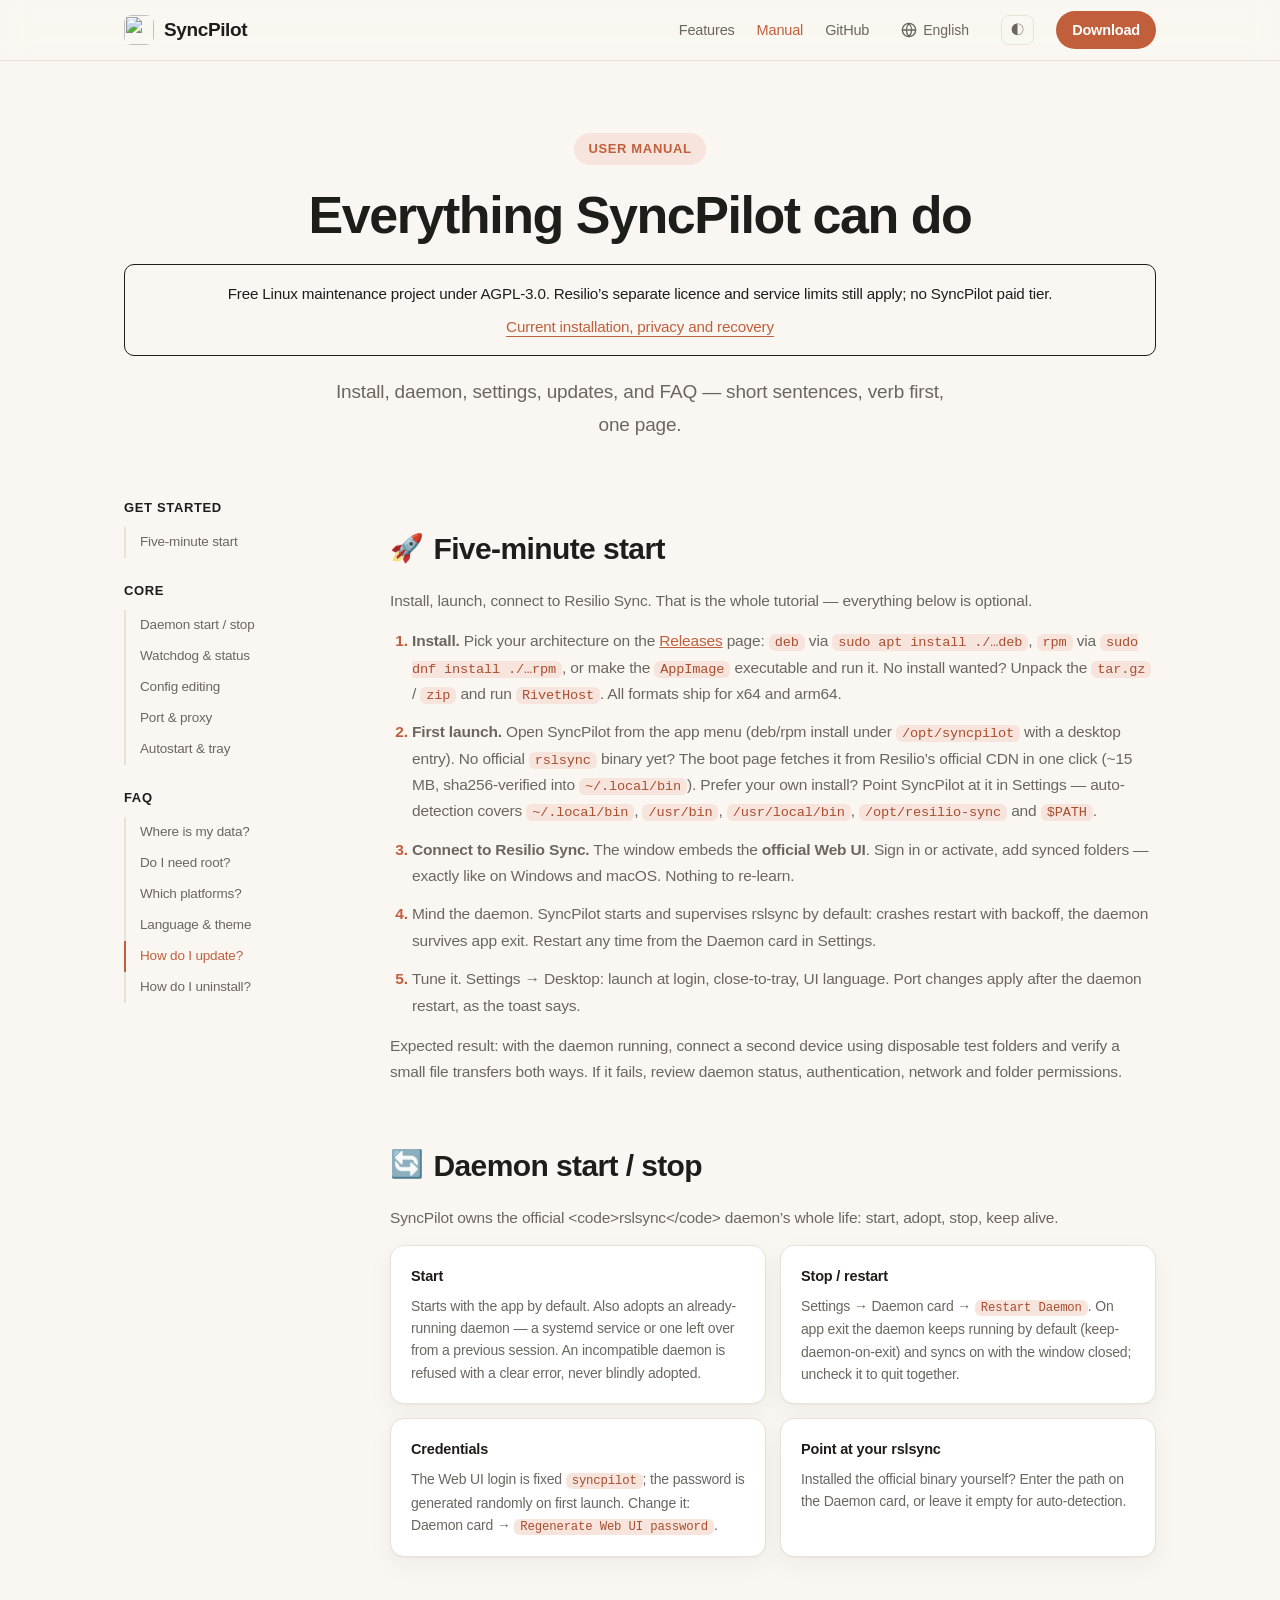
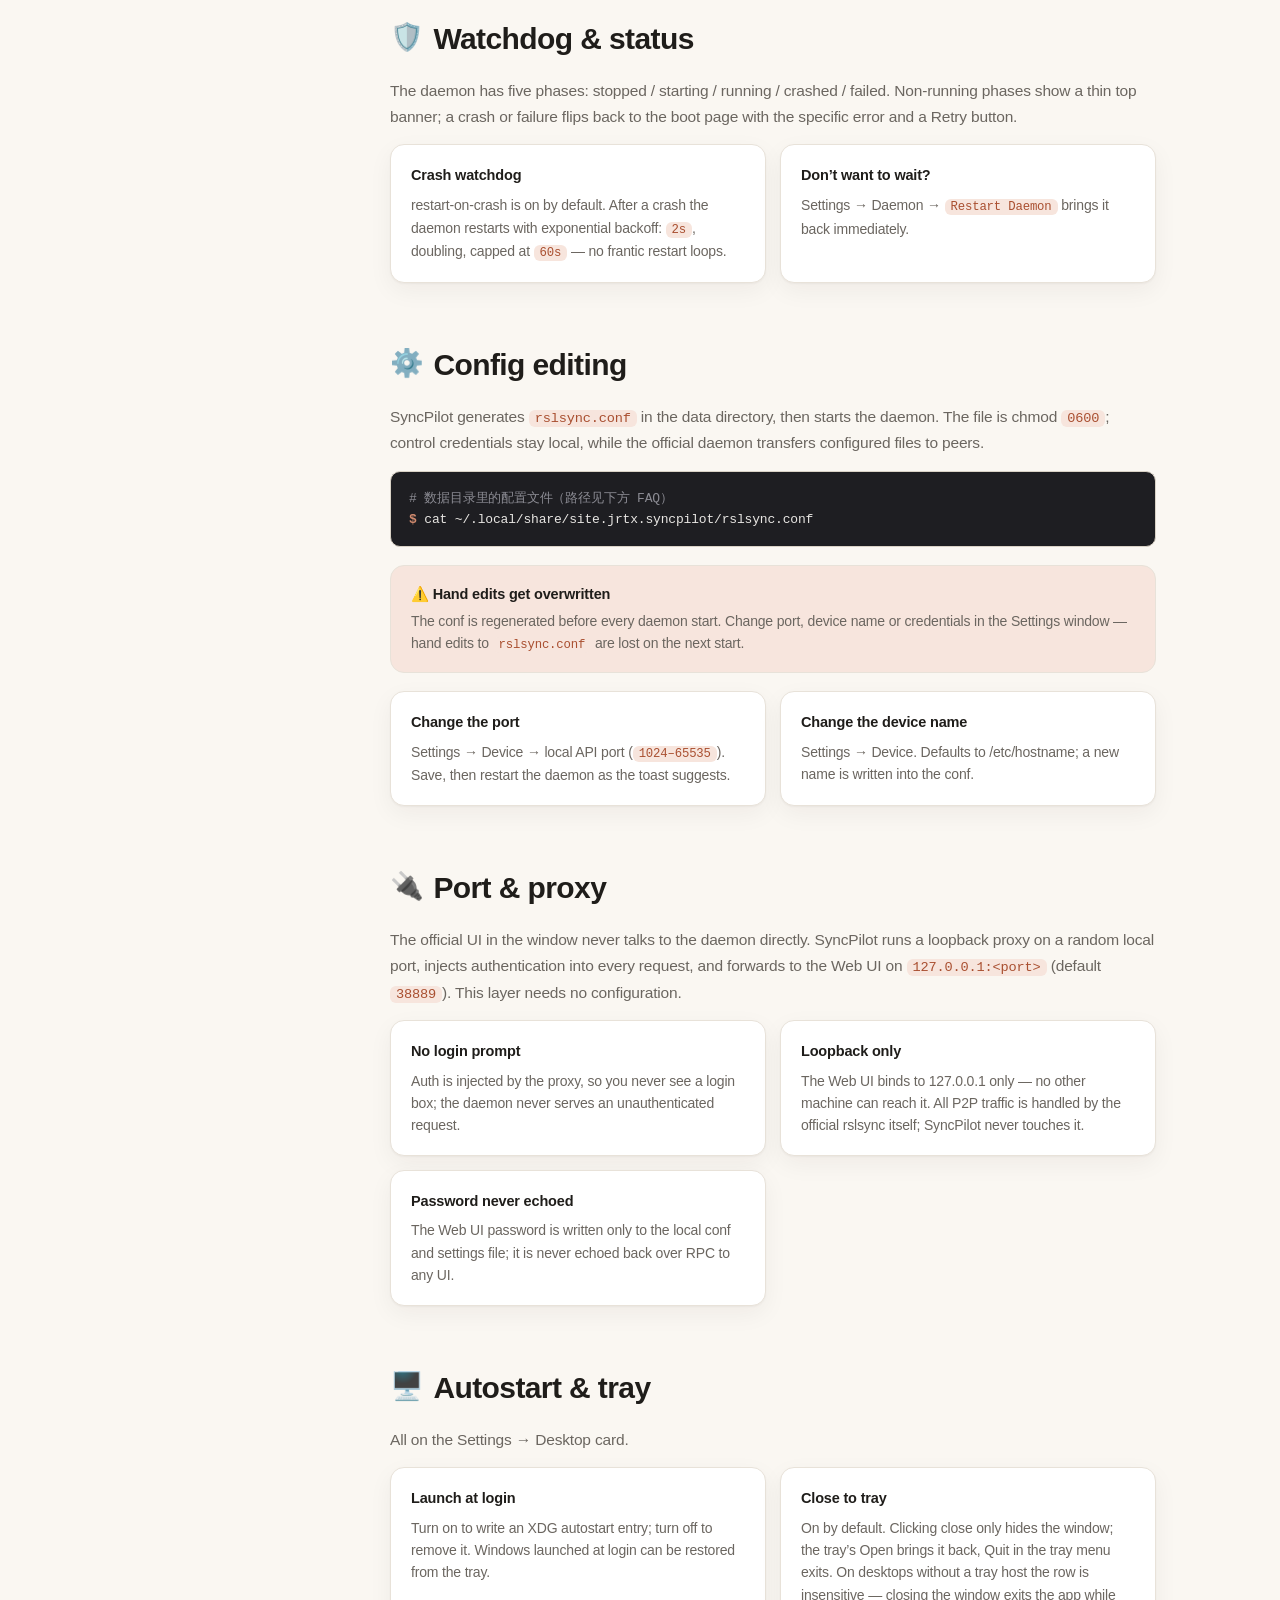
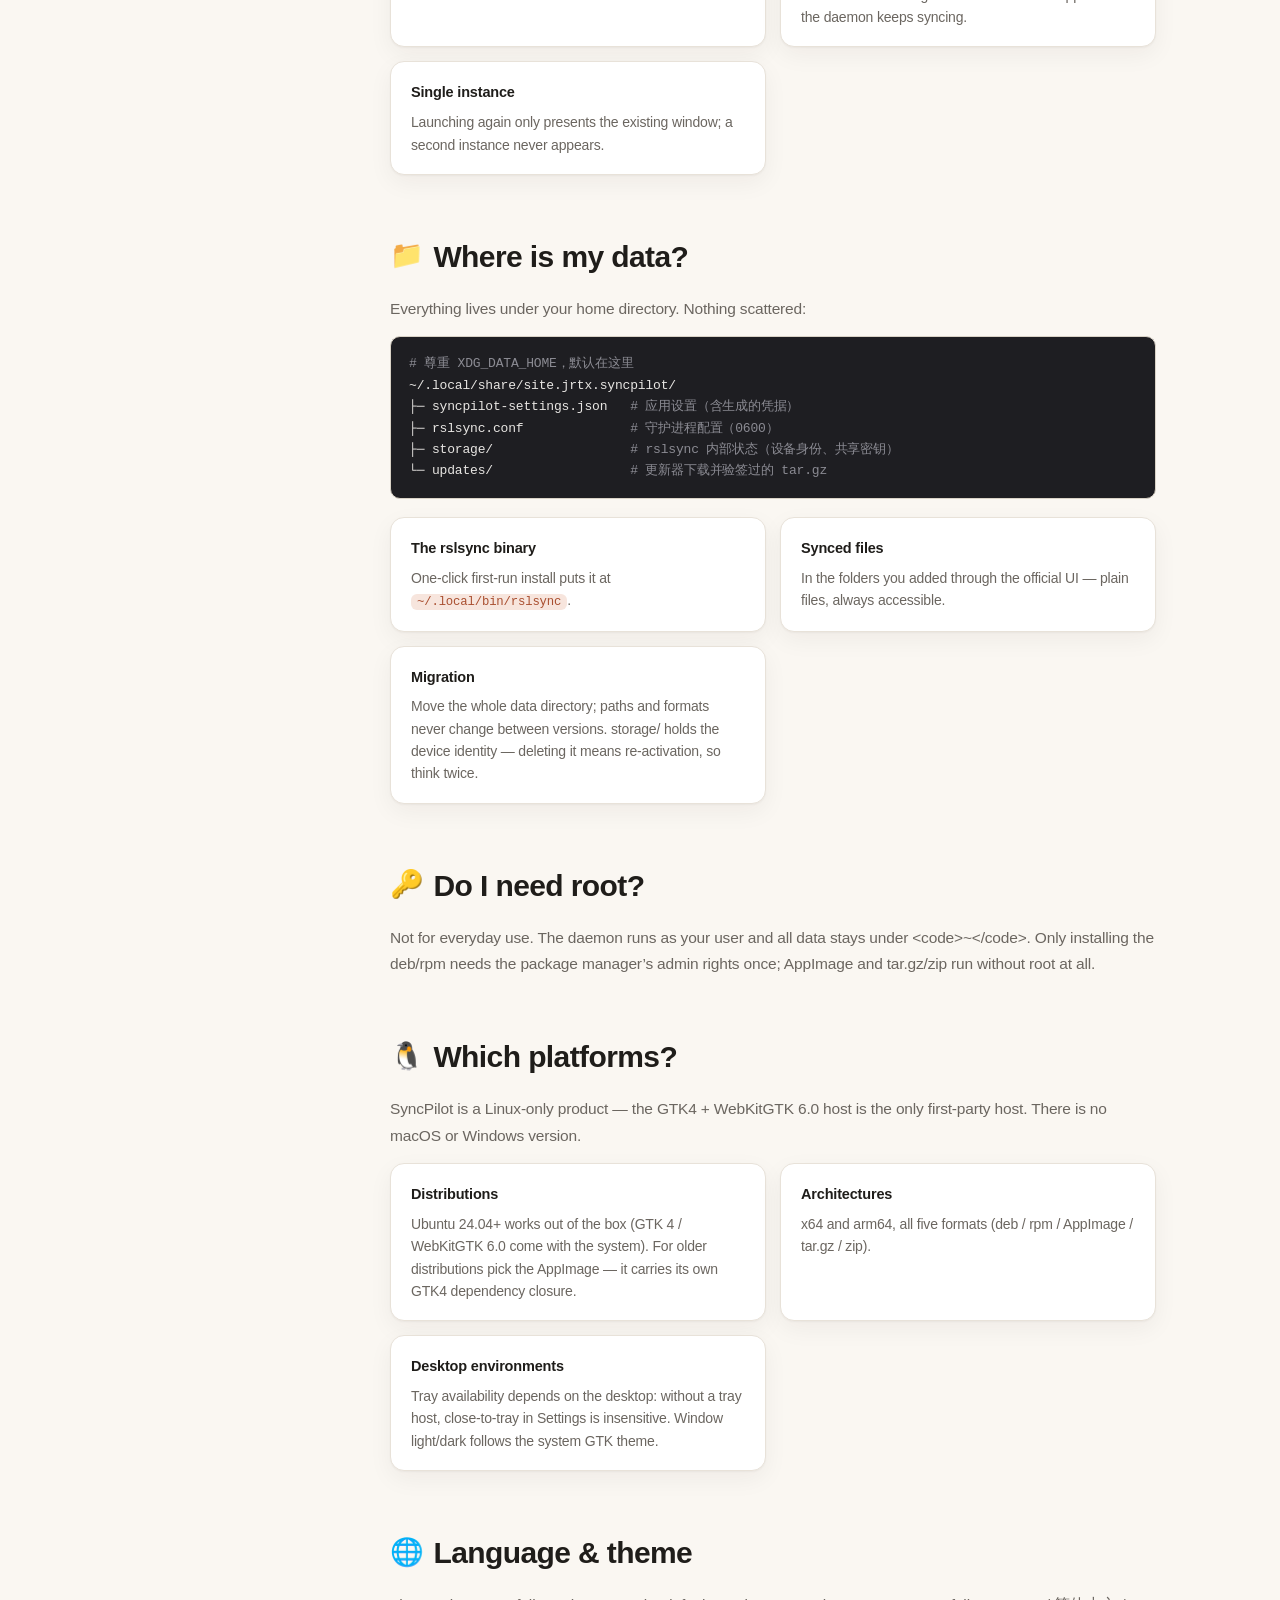
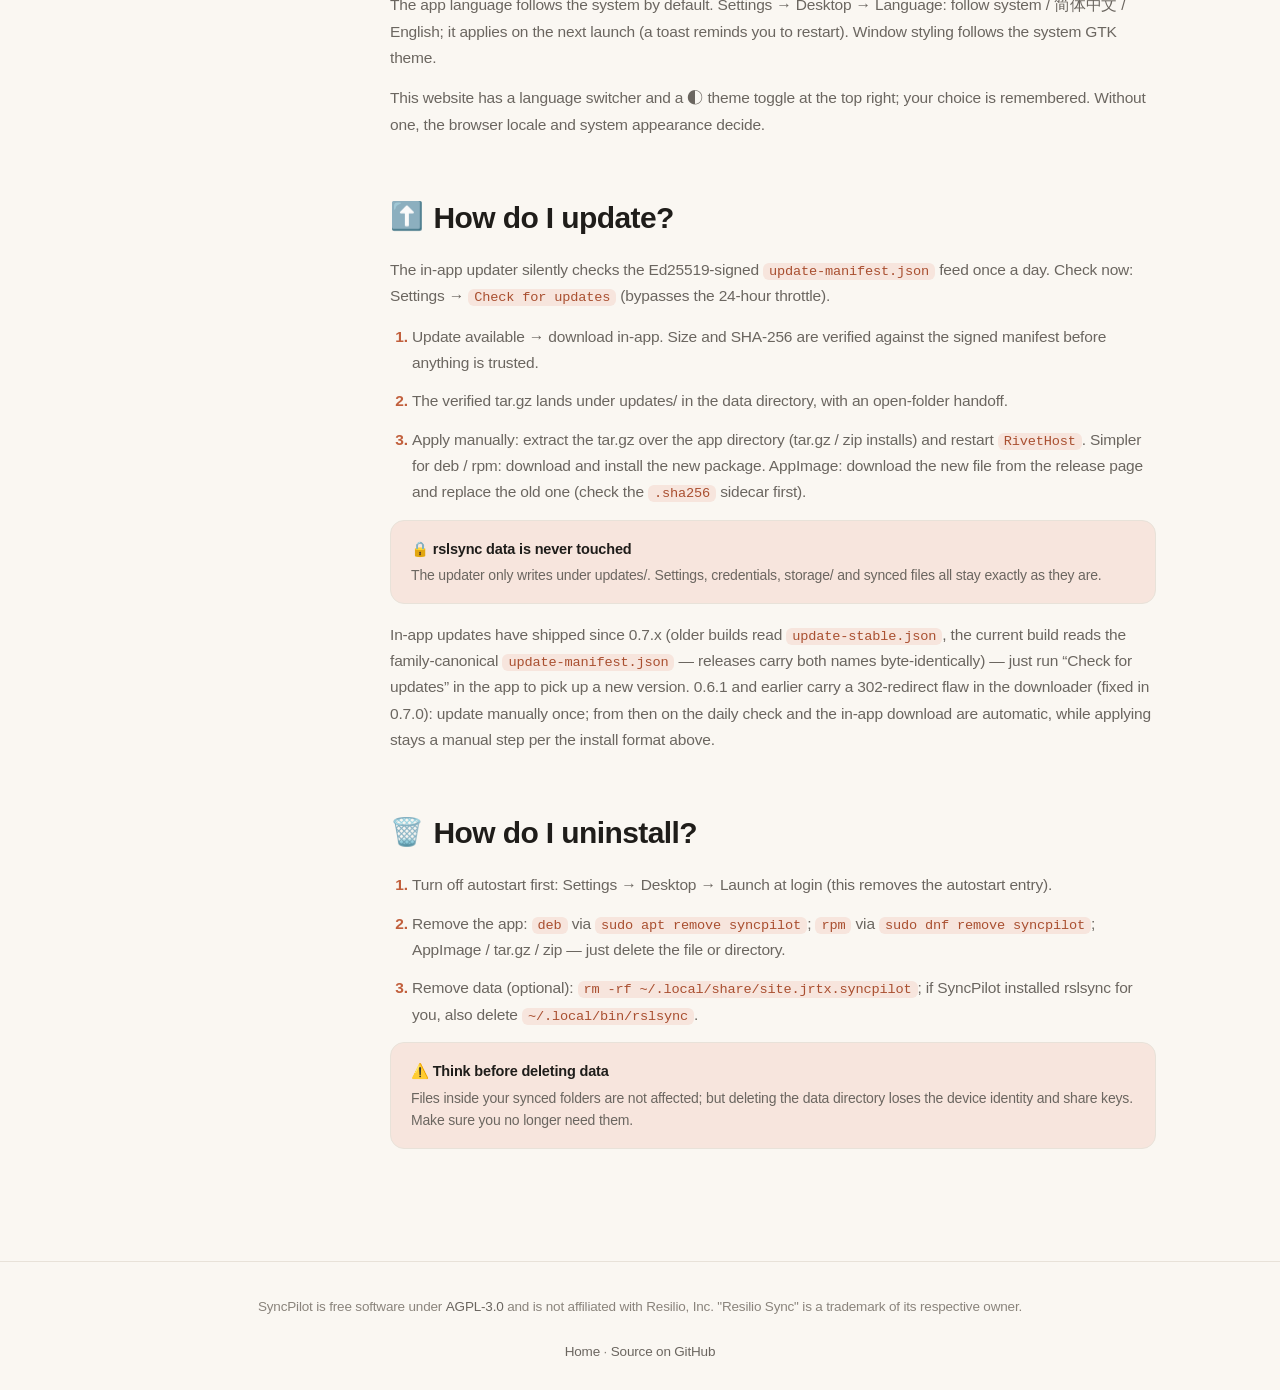
==== commit 2a43dc9b: "feat(updater): read the canonical update-manifest.json feed manifest-url() served <base>/update-<cha" ====
--- a/docs/guide.html
+++ b/docs/guide.html
@@ -456,7 +456,7 @@
     <!-- =================== FAQ: update =================== -->
     <section class="manual-section" id="faq-update">
       <h2 class="manual-h2"><span class="h2-emoji">⬆️</span><span data-i18n="fu.title">怎么更新？</span></h2>
-      <p data-i18n-html="fu.intro">应用内更新器每天静默检查一次 Ed25519 签名的 <code>update-stable.json</code> feed。想立刻查：设置 → <code>Check for updates</code>（不受 24 小时节流限制）。</p>
+      <p data-i18n-html="fu.intro">应用内更新器每天静默检查一次 Ed25519 签名的 <code>update-manifest.json</code> feed。想立刻查：设置 → <code>Check for updates</code>（不受 24 小时节流限制）。</p>
       <ol>
         <li data-i18n="fu.s1">有新版 → 应用内下载。字节数与 SHA-256 先对签名 manifest 核验，通过才交给你。</li>
         <li data-i18n="fu.s2">验证过的 tar.gz 落在数据目录的 updates/ 下，并有打开文件夹的入口。</li>
@@ -468,7 +468,7 @@
           <div class="callout-body" data-i18n="fu.safe-body">更新器只写 updates/ 目录；设置、凭据、storage/ 与已同步文件全部原样保留。</div>
         </div>
       </div>
-      <p data-i18n-html="fu.legacy">0.7.x 起用的就是这条 <code>update-stable.json</code> feed——在应用内「检查更新」即可拿到新版本。0.6.1 及更早版本的下载器有 302 重定向缺陷（0.7.0 已修复），请手动下载新安装包升级一次；此后的每日检查和应用内下载是自动的，应用更新这一步仍按上面的安装形态手动完成。</p>
+      <p data-i18n-html="fu.legacy">0.7.x 起就有应用内更新（旧版读 <code>update-stable.json</code>，当前版本读家族统一的 <code>update-manifest.json</code>，发布同时携带两者且字节相同）——在应用内「检查更新」即可拿到新版本。0.6.1 及更早版本的下载器有 302 重定向缺陷（0.7.0 已修复），请手动下载新安装包升级一次；此后的每日检查和应用内下载是自动的，应用更新这一步仍按上面的安装形态手动完成。</p>
     </section>
 
     <!-- =================== FAQ: uninstall =================== -->
@@ -602,13 +602,13 @@
     'fl.lang': 'The app language follows the system by default. Settings → Desktop → Language: follow system / 简体中文 / English; it applies on the next launch (a toast reminds you to restart). Window styling follows the system GTK theme.',
     'fl.site': 'This website has a language switcher and a ◐ theme toggle at the top right; your choice is remembered. Without one, the browser locale and system appearance decide.',
     'fu.title': 'How do I update?',
-    'fu.intro': 'The in-app updater silently checks the Ed25519-signed <code>update-stable.json</code> feed once a day. Check now: Settings → <code>Check for updates</code> (bypasses the 24-hour throttle).',
+    'fu.intro': 'The in-app updater silently checks the Ed25519-signed <code>update-manifest.json</code> feed once a day. Check now: Settings → <code>Check for updates</code> (bypasses the 24-hour throttle).',
     'fu.s1': 'Update available → download in-app. Size and SHA-256 are verified against the signed manifest before anything is trusted.',
     'fu.s2': 'The verified tar.gz lands under updates/ in the data directory, with an open-folder handoff.',
     'fu.s3': 'Apply manually: extract the tar.gz over the app directory (tar.gz / zip installs) and restart <code>RivetHost</code>. Simpler for deb / rpm: download and install the new package. AppImage: download the new file from the release page and replace the old one (check the <code>.sha256</code> sidecar first).',
     'fu.safe-title': 'rslsync data is never touched',
     'fu.safe-body': 'The updater only writes under updates/. Settings, credentials, storage/ and synced files all stay exactly as they are.',
-    'fu.legacy': 'Installs from 0.7.x already use this same <code>update-stable.json</code> feed — just run “Check for updates” in the app to pick up a new version. 0.6.1 and earlier carry a 302-redirect flaw in the downloader (fixed in 0.7.0): update manually once; from then on the daily check and the in-app download are automatic, while applying stays a manual step per the install format above.',
+    'fu.legacy': 'In-app updates have shipped since 0.7.x (older builds read <code>update-stable.json</code>, the current build reads the family-canonical <code>update-manifest.json</code> — releases carry both names byte-identically) — just run “Check for updates” in the app to pick up a new version. 0.6.1 and earlier carry a 302-redirect flaw in the downloader (fixed in 0.7.0): update manually once; from then on the daily check and the in-app download are automatic, while applying stays a manual step per the install format above.',
     'fm.title': 'How do I uninstall?',
     'fm.s1': 'Turn off autostart first: Settings → Desktop → Launch at login (this removes the autostart entry).',
     'fm.s2': 'Remove the app: <code>deb</code> via <code>sudo apt remove syncpilot</code>; <code>rpm</code> via <code>sudo dnf remove syncpilot</code>; AppImage / tar.gz / zip — just delete the file or directory.',
@@ -712,13 +712,13 @@
     'fl.lang': '应用语言默认跟随系统。设置 → Desktop → Language，选 跟随系统 / 简体中文 / English；保存后下次启动生效（保存时会提示重启）。应用窗口样式跟随 GTK 系统主题。',
     'fl.site': '本站（产品页）右上有语言和 ◐ 主题切换，选择会被记住；不选则跟随浏览器语言与系统深浅色。',
     'fu.title': '怎么更新？',
-    'fu.intro': '应用内更新器每天静默检查一次 Ed25519 签名的 <code>update-stable.json</code> feed。想立刻查：设置 → <code>Check for updates</code>（不受 24 小时节流限制）。',
+    'fu.intro': '应用内更新器每天静默检查一次 Ed25519 签名的 <code>update-manifest.json</code> feed。想立刻查：设置 → <code>Check for updates</code>（不受 24 小时节流限制）。',
     'fu.s1': '有新版 → 应用内下载。字节数与 SHA-256 先对签名 manifest 核验，通过才交给你。',
     'fu.s2': '验证过的 tar.gz 落在数据目录的 updates/ 下，并有打开文件夹的入口。',
     'fu.s3': '手动应用：把 tar.gz 解压覆盖应用目录（tar.gz / zip 安装的用户），重启 <code>RivetHost</code>。deb / rpm 用户更简单：直接下载安装新版包即可。AppImage 用户：从 release 页下载新文件替换旧的（带 <code>.sha256</code> 可先核对）。',
     'fu.safe-title': 'rslsync 数据绝不触碰',
     'fu.safe-body': '更新器只写 updates/ 目录；设置、凭据、storage/ 与已同步文件全部原样保留。',
-    'fu.legacy': '0.7.x 起用的就是这条 <code>update-stable.json</code> feed——在应用内「检查更新」即可拿到新版本。0.6.1 及更早版本的下载器有 302 重定向缺陷（0.7.0 已修复），请手动下载新安装包升级一次；此后的每日检查和应用内下载是自动的，应用更新这一步仍按上面的安装形态手动完成。',
+    'fu.legacy': '0.7.x 起就有应用内更新（旧版读 <code>update-stable.json</code>，当前版本读家族统一的 <code>update-manifest.json</code>，发布同时携带两者且字节相同）——在应用内「检查更新」即可拿到新版本。0.6.1 及更早版本的下载器有 302 重定向缺陷（0.7.0 已修复），请手动下载新安装包升级一次；此后的每日检查和应用内下载是自动的，应用更新这一步仍按上面的安装形态手动完成。',
     'fm.title': '怎么卸载？',
     'fm.s1': '先关自启：设置 → Desktop → Launch at login 关掉（会移除自启项）。',
     'fm.s2': '删应用：<code>deb</code> 用 <code>sudo apt remove syncpilot</code>；<code>rpm</code> 用 <code>sudo dnf remove syncpilot</code>；AppImage / tar.gz / zip 删文件或目录即可。',
